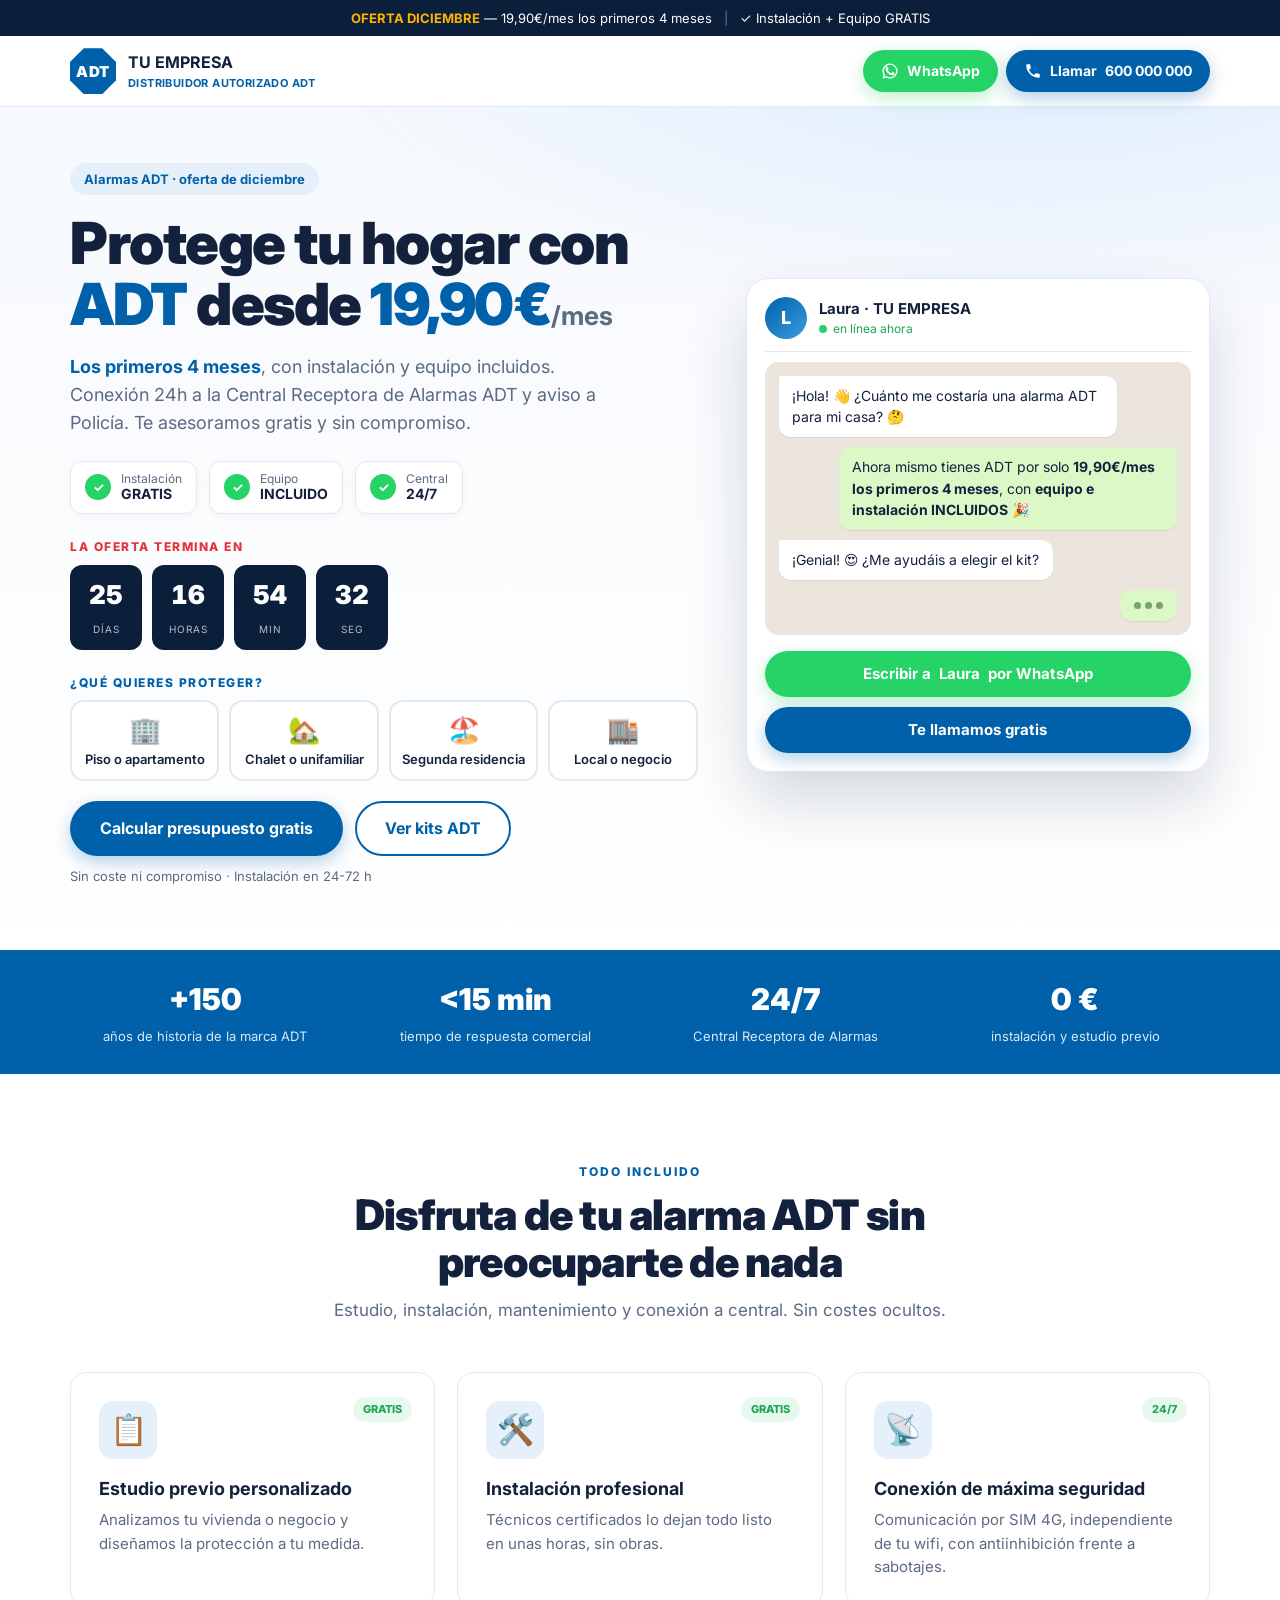
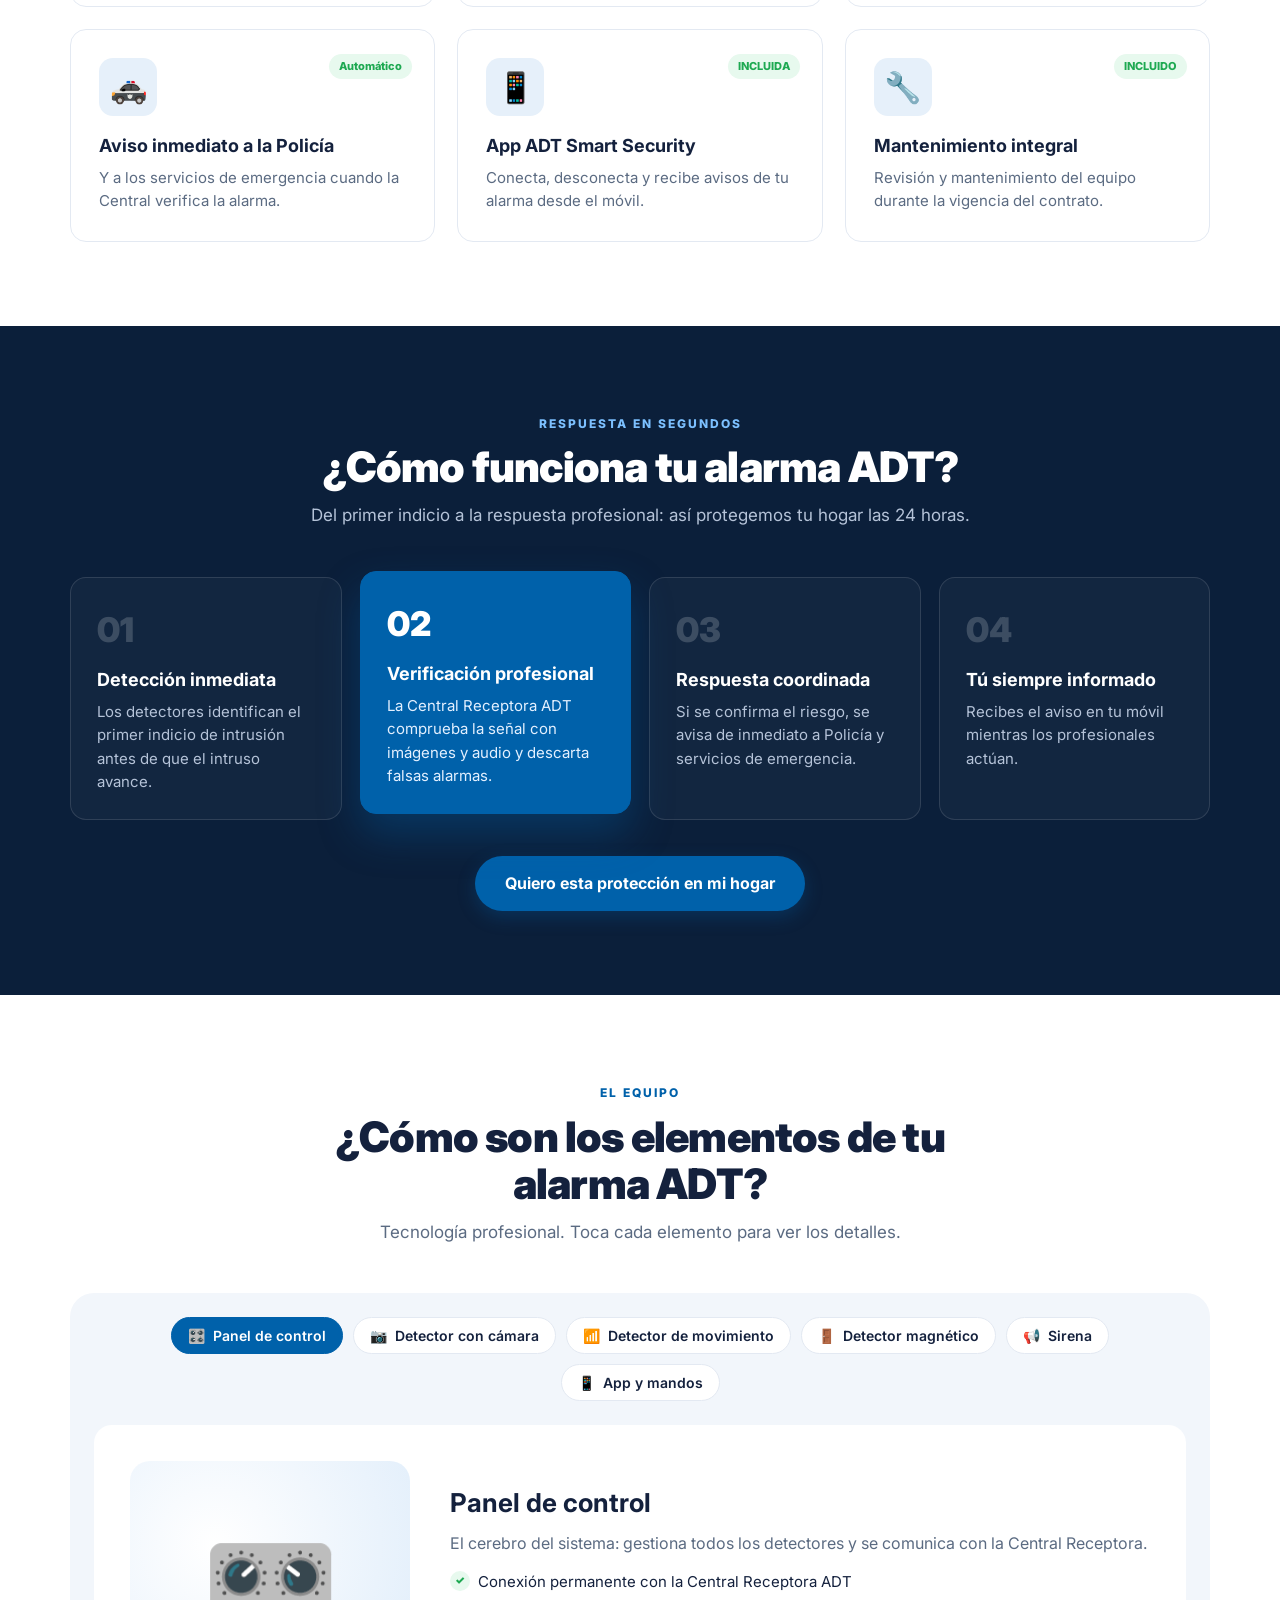
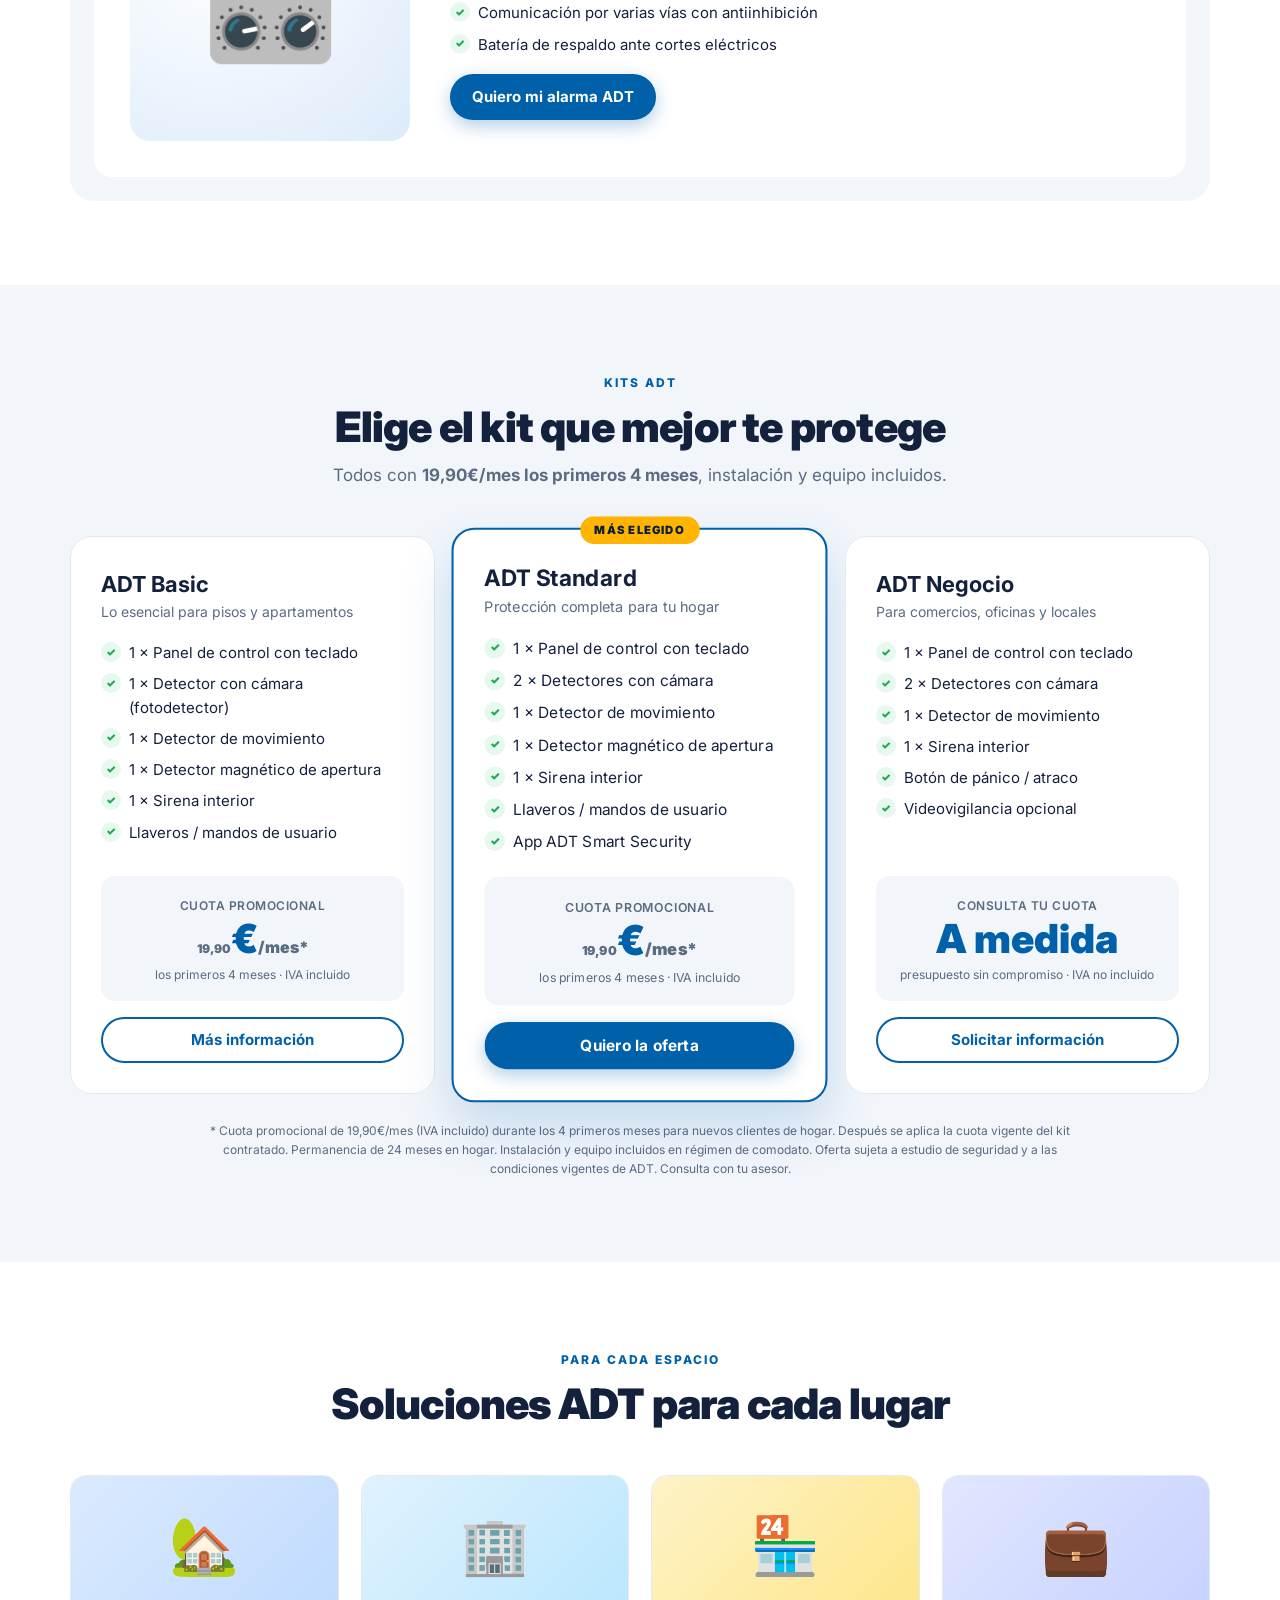
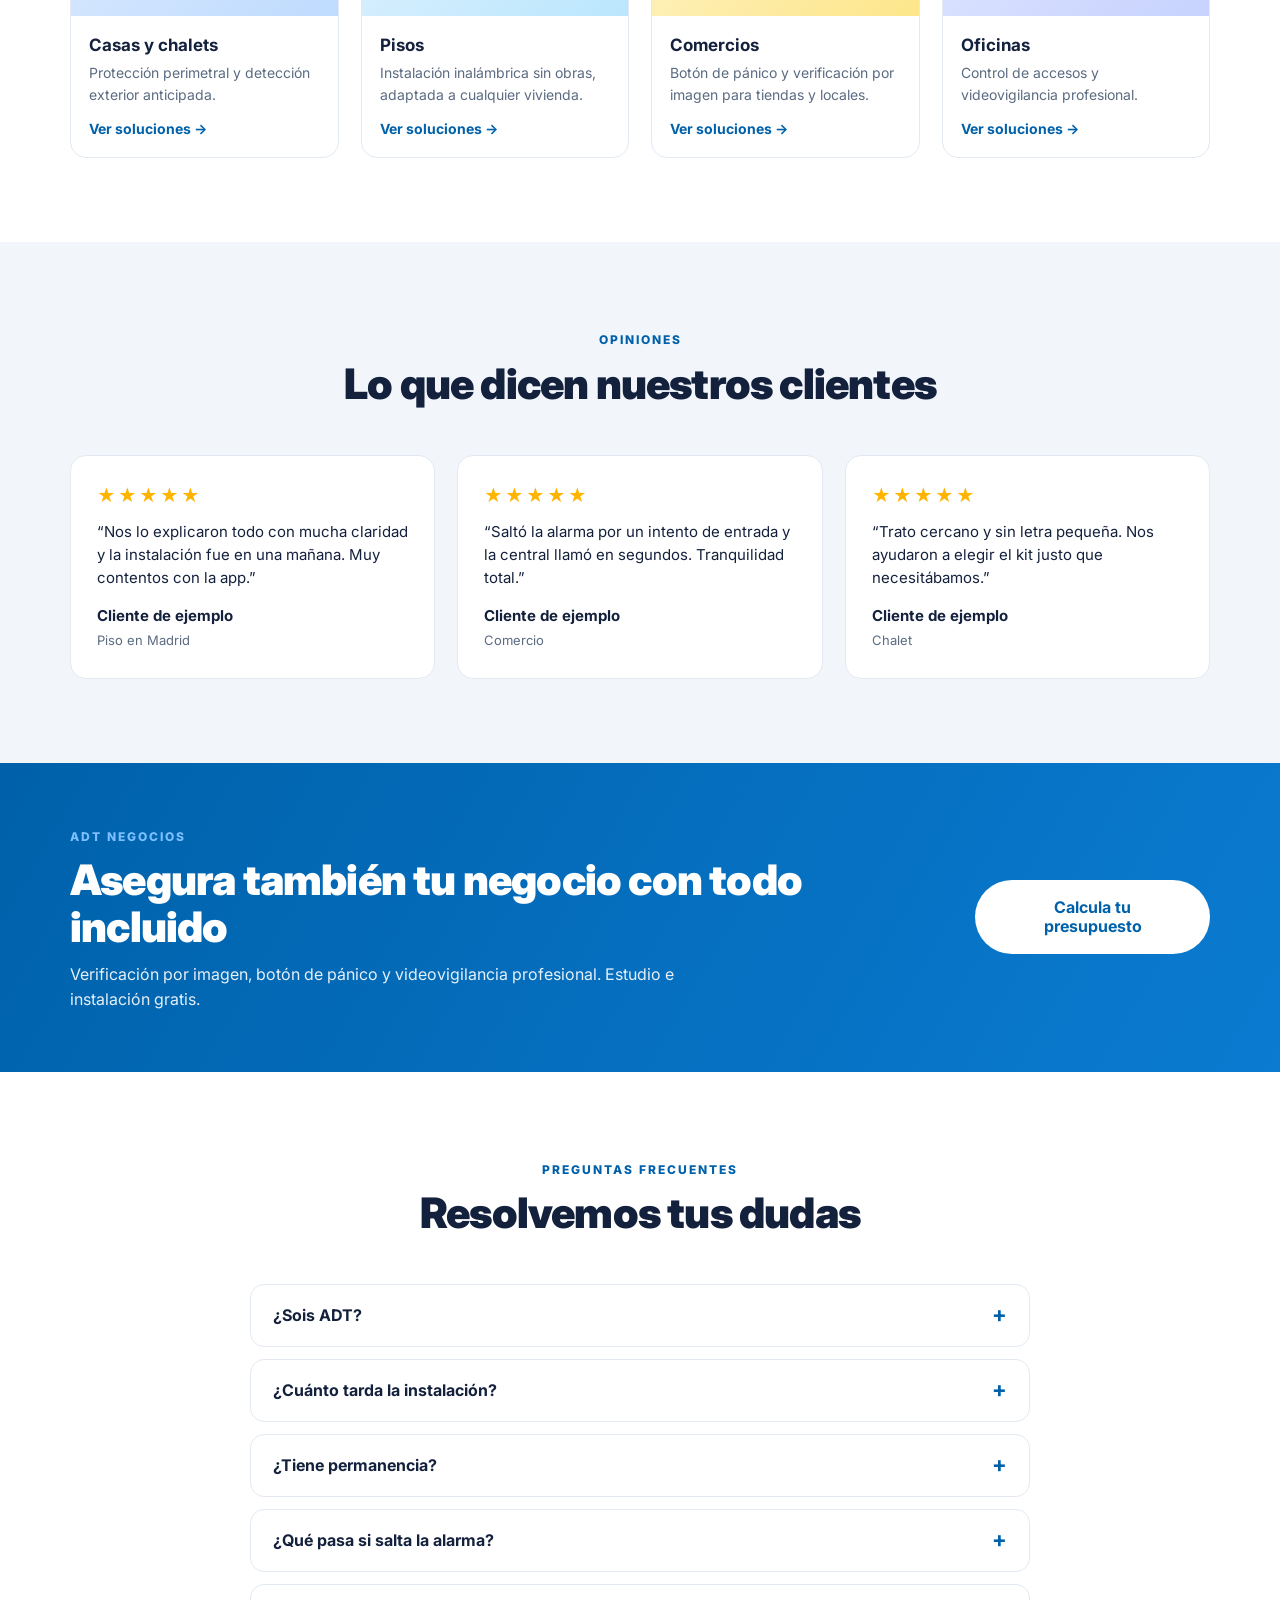
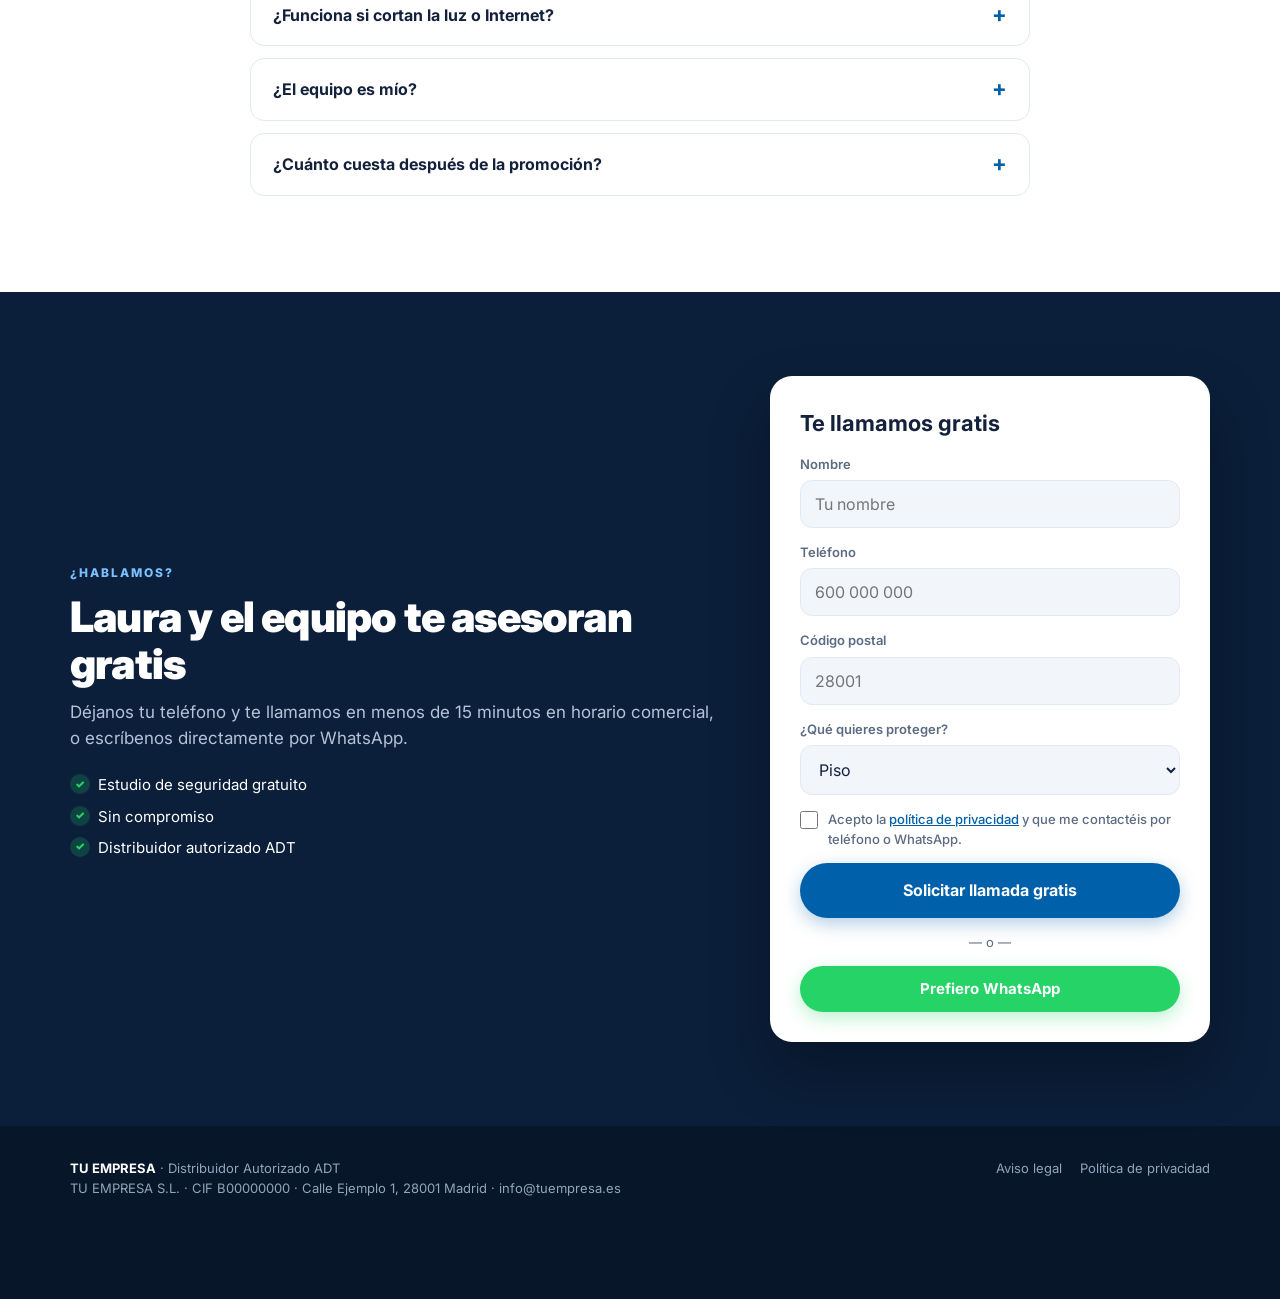
==== index.html @ f9781797 "Sustituye la app de gym por la landing de alarmas ADT (distribuidor autorizado)" ====
<!doctype html>
<html lang="es">
<head>
<meta charset="utf-8">
<meta name="viewport" content="width=device-width, initial-scale=1">
<title>Alarmas ADT · Distribuidor Autorizado | Instalación gratis</title>
<meta name="description" content="Alarmas ADT para hogar y negocio con conexión 24h a Central Receptora. Instalación y equipo incluidos. Distribuidor autorizado ADT. Te llamamos gratis.">
<link rel="preconnect" href="https://fonts.googleapis.com">
<link rel="preconnect" href="https://fonts.gstatic.com" crossorigin>
<link href="https://fonts.googleapis.com/css2?family=Inter:wght@400;500;600;700;800;900&display=swap" rel="stylesheet">
<link rel="stylesheet" href="styles.css">
</head>
<body>

<!-- Barra de oferta -->
<div class="topbar">
  <span><strong>OFERTA <span data-month>ESTE MES</span></strong> — <span data-cfg="ofertaPrecio"></span>€/mes los primeros <span data-cfg="ofertaMeses"></span> meses</span>
  <span class="topbar-sep">|</span>
  <span>✓ Instalación + Equipo GRATIS</span>
</div>

<!-- Cabecera -->
<header class="header">
  <div class="wrap header-in">
    <a href="#" class="brand">
      <span class="adt-badge">ADT</span>
      <span class="brand-text">
        <strong data-cfg="nombre"></strong>
        <small>Distribuidor Autorizado ADT</small>
      </span>
    </a>
    <nav class="header-cta">
      <a class="btn btn-wa js-wa" href="#">
        <svg viewBox="0 0 24 24" aria-hidden="true"><path fill="currentColor" d="M17.5 14.4c-.3-.1-1.8-.9-2-1-.3-.1-.5-.1-.7.1-.2.3-.8 1-.9 1.2-.2.2-.3.2-.6.1-.3-.1-1.3-.5-2.4-1.5-.9-.8-1.5-1.8-1.7-2.1-.2-.3 0-.5.1-.6l.4-.5c.2-.2.2-.3.3-.5.1-.2 0-.4 0-.5l-.9-2.2c-.2-.6-.5-.5-.7-.5h-.6c-.2 0-.5.1-.8.4-.3.3-1 1-1 2.5s1.1 2.9 1.2 3.1c.1.2 2.1 3.2 5.1 4.5.7.3 1.3.5 1.7.6.7.2 1.4.2 1.9.1.6-.1 1.8-.7 2-1.4.2-.7.2-1.3.2-1.4-.1-.1-.3-.2-.6-.3zM12 2a10 10 0 0 0-8.6 15.1L2 22l5-1.3A10 10 0 1 0 12 2zm0 18.2c-1.5 0-3-.4-4.2-1.2l-.3-.2-3 .8.8-2.9-.2-.3A8.2 8.2 0 1 1 12 20.2z"/></svg>
        <span>WhatsApp</span>
      </a>
      <a class="btn btn-primary js-tel" href="#">
        <svg viewBox="0 0 24 24" aria-hidden="true"><path fill="currentColor" d="M6.6 10.8a15.1 15.1 0 0 0 6.6 6.6l2.2-2.2c.3-.3.7-.4 1-.2 1.1.4 2.3.6 3.6.6.6 0 1 .4 1 1V20c0 .6-.4 1-1 1A17 17 0 0 1 3 4c0-.6.4-1 1-1h3.5c.6 0 1 .4 1 1 0 1.3.2 2.5.6 3.6.1.3 0 .7-.2 1l-2.3 2.2z"/></svg>
        <span class="hide-sm">Llamar</span> <span data-cfg="telefonoVisible"></span>
      </a>
    </nav>
  </div>
</header>

<main>
<!-- Hero -->
<section class="hero">
  <div class="wrap hero-in">
    <div class="hero-copy">
      <span class="pill">Alarmas ADT · oferta de <span data-month-lower>este mes</span></span>
      <h1>Protege tu hogar con <span class="hl">ADT</span> desde <span class="price"><span data-cfg="ofertaPrecio"></span>€</span><small>/mes</small></h1>
      <p class="lead"><strong>Los primeros <span data-cfg="ofertaMeses"></span> meses</strong>, con instalación y equipo incluidos. Conexión 24h a la Central Receptora de Alarmas ADT y aviso a Policía. Te asesoramos gratis y sin compromiso.</p>
      <div class="hero-ticks">
        <div><b>✓</b><span>Instalación<strong>GRATIS</strong></span></div>
        <div><b>✓</b><span>Equipo<strong>INCLUIDO</strong></span></div>
        <div><b>✓</b><span>Central<strong>24/7</strong></span></div>
      </div>
      <div class="countdown" aria-live="polite">
        <p>LA OFERTA TERMINA EN</p>
        <div class="cd-grid">
          <div><span id="cd-d">00</span><small>DÍAS</small></div>
          <div><span id="cd-h">00</span><small>HORAS</small></div>
          <div><span id="cd-m">00</span><small>MIN</small></div>
          <div><span id="cd-s">00</span><small>SEG</small></div>
        </div>
      </div>
      <div class="quiz">
        <p>¿QUÉ QUIERES PROTEGER?</p>
        <div class="quiz-grid">
          <a href="#contacto" class="js-kit" data-kit="Piso"><span>🏢</span>Piso o apartamento</a>
          <a href="#contacto" class="js-kit" data-kit="Casa / chalet"><span>🏡</span>Chalet o unifamiliar</a>
          <a href="#contacto" class="js-kit" data-kit="Segunda residencia"><span>🏖️</span>Segunda residencia</a>
          <a href="#contacto" class="js-kit" data-kit="Comercio"><span>🏬</span>Local o negocio</a>
        </div>
      </div>
      <div class="hero-btns">
        <a href="#contacto" class="btn btn-primary btn-lg">Calcular presupuesto gratis</a>
        <a href="#kits" class="btn btn-ghost btn-lg">Ver kits ADT</a>
      </div>
      <p class="hero-note">Sin coste ni compromiso · Instalación en 24-72 h</p>
    </div>

    <div class="chat-card">
      <div class="chat-head">
        <span class="avatar" data-cfg-initial="asesor"></span>
        <div><strong><span data-cfg="asesor"></span> · <span data-cfg="nombre"></span></strong><small><i class="dot"></i> en línea ahora</small></div>
      </div>
      <div class="chat-body">
        <div class="msg in">¡Hola! 👋 ¿Cuánto me costaría una alarma ADT para mi casa? 🤔</div>
        <div class="msg out">Ahora mismo tienes ADT por solo <b><span data-cfg="ofertaPrecio"></span>€/mes los primeros <span data-cfg="ofertaMeses"></span> meses</b>, con <b>equipo e instalación INCLUIDOS</b> 🎉</div>
        <div class="msg in">¡Genial! 😍 ¿Me ayudáis a elegir el kit?</div>
        <div class="msg out typing"><i></i><i></i><i></i></div>
      </div>
      <a class="btn btn-wa btn-block js-wa" href="#">Escribir a <span data-cfg="asesor"></span> por WhatsApp</a>
      <a class="btn btn-primary btn-block" href="#contacto">Te llamamos gratis</a>
    </div>
  </div>
</section>

<!-- Datos -->
<section class="stats">
  <div class="wrap stats-in">
    <div><strong>+150</strong><span>años de historia de la marca ADT</span></div>
    <div><strong>&lt;15 min</strong><span>tiempo de respuesta comercial</span></div>
    <div><strong>24/7</strong><span>Central Receptora de Alarmas</span></div>
    <div><strong>0 €</strong><span>instalación y estudio previo</span></div>
  </div>
</section>

<!-- Todo incluido -->
<section class="section">
  <div class="wrap">
    <div class="sec-head">
      <span class="eyebrow">TODO INCLUIDO</span>
      <h2>Disfruta de tu alarma ADT sin preocuparte de nada</h2>
      <p>Estudio, instalación, mantenimiento y conexión a central. Sin costes ocultos.</p>
    </div>
    <div class="grid-3">
      <article class="feature"><div class="ico">📋</div><h3>Estudio previo personalizado</h3><p>Analizamos tu vivienda o negocio y diseñamos la protección a tu medida.</p><span class="tag">GRATIS</span></article>
      <article class="feature"><div class="ico">🛠️</div><h3>Instalación profesional</h3><p>Técnicos certificados lo dejan todo listo en unas horas, sin obras.</p><span class="tag">GRATIS</span></article>
      <article class="feature"><div class="ico">📡</div><h3>Conexión de máxima seguridad</h3><p>Comunicación por SIM 4G, independiente de tu wifi, con antiinhibición frente a sabotajes.</p><span class="tag">24/7</span></article>
      <article class="feature"><div class="ico">🚓</div><h3>Aviso inmediato a la Policía</h3><p>Y a los servicios de emergencia cuando la Central verifica la alarma.</p><span class="tag">Automático</span></article>
      <article class="feature"><div class="ico">📱</div><h3>App ADT Smart Security</h3><p>Conecta, desconecta y recibe avisos de tu alarma desde el móvil.</p><span class="tag">INCLUIDA</span></article>
      <article class="feature"><div class="ico">🔧</div><h3>Mantenimiento integral</h3><p>Revisión y mantenimiento del equipo durante la vigencia del contrato.</p><span class="tag">INCLUIDO</span></article>
    </div>
  </div>
</section>

<!-- Cómo funciona -->
<section class="section section-dark">
  <div class="wrap">
    <div class="sec-head">
      <span class="eyebrow">RESPUESTA EN SEGUNDOS</span>
      <h2>¿Cómo funciona tu alarma ADT?</h2>
      <p>Del primer indicio a la respuesta profesional: así protegemos tu hogar las 24 horas.</p>
    </div>
    <div class="steps">
      <div class="step active"><span class="n">01</span><h3>Detección inmediata</h3><p>Los detectores identifican el primer indicio de intrusión antes de que el intruso avance.</p></div>
      <div class="step"><span class="n">02</span><h3>Verificación profesional</h3><p>La Central Receptora ADT comprueba la señal con imágenes y audio y descarta falsas alarmas.</p></div>
      <div class="step"><span class="n">03</span><h3>Respuesta coordinada</h3><p>Si se confirma el riesgo, se avisa de inmediato a Policía y servicios de emergencia.</p></div>
      <div class="step"><span class="n">04</span><h3>Tú siempre informado</h3><p>Recibes el aviso en tu móvil mientras los profesionales actúan.</p></div>
    </div>
    <div class="center"><a href="#contacto" class="btn btn-primary btn-lg">Quiero esta protección en mi hogar</a></div>
  </div>
</section>

<!-- Equipo -->
<section class="section">
  <div class="wrap">
    <div class="sec-head">
      <span class="eyebrow">EL EQUIPO</span>
      <h2>¿Cómo son los elementos de tu alarma ADT?</h2>
      <p>Tecnología profesional. Toca cada elemento para ver los detalles.</p>
    </div>
    <div class="device">
      <div class="device-tabs" role="tablist"></div>
      <div class="device-panel">
        <div class="device-visual" id="dv-ico"></div>
        <div>
          <h3 id="dv-title"></h3>
          <p id="dv-desc"></p>
          <ul class="checks" id="dv-list"></ul>
          <a href="#contacto" class="btn btn-primary">Quiero mi alarma ADT</a>
        </div>
      </div>
    </div>
  </div>
</section>

<!-- Kits -->
<section class="section section-soft" id="kits">
  <div class="wrap">
    <div class="sec-head">
      <span class="eyebrow">KITS ADT</span>
      <h2>Elige el kit que mejor te protege</h2>
      <p>Todos con <strong><span data-cfg="ofertaPrecio"></span>€/mes los primeros <span data-cfg="ofertaMeses"></span> meses</strong>, instalación y equipo incluidos.</p>
    </div>
    <div class="kits">
      <article class="kit">
        <h3>ADT Basic</h3>
        <p class="kit-sub">Lo esencial para pisos y apartamentos</p>
        <ul class="checks">
          <li>1 × Panel de control con teclado</li>
          <li>1 × Detector con cámara (fotodetector)</li>
          <li>1 × Detector de movimiento</li>
          <li>1 × Detector magnético de apertura</li>
          <li>1 × Sirena interior</li>
          <li>Llaveros / mandos de usuario</li>
        </ul>
        <div class="kit-price"><small>Cuota promocional</small><strong><span data-cfg="ofertaPrecio"></span>€<em>/mes*</em></strong><span>los primeros <span data-cfg="ofertaMeses"></span> meses · IVA incluido</span></div>
        <a href="#contacto" class="btn btn-ghost btn-block js-kit" data-kit="ADT Basic">Más información</a>
      </article>
      <article class="kit kit-featured">
        <span class="ribbon">MÁS ELEGIDO</span>
        <h3>ADT Standard</h3>
        <p class="kit-sub">Protección completa para tu hogar</p>
        <ul class="checks">
          <li>1 × Panel de control con teclado</li>
          <li>2 × Detectores con cámara</li>
          <li>1 × Detector de movimiento</li>
          <li>1 × Detector magnético de apertura</li>
          <li>1 × Sirena interior</li>
          <li>Llaveros / mandos de usuario</li>
          <li>App ADT Smart Security</li>
        </ul>
        <div class="kit-price"><small>Cuota promocional</small><strong><span data-cfg="ofertaPrecio"></span>€<em>/mes*</em></strong><span>los primeros <span data-cfg="ofertaMeses"></span> meses · IVA incluido</span></div>
        <a href="#contacto" class="btn btn-primary btn-block js-kit" data-kit="ADT Standard">Quiero la oferta</a>
      </article>
      <article class="kit">
        <h3>ADT Negocio</h3>
        <p class="kit-sub">Para comercios, oficinas y locales</p>
        <ul class="checks">
          <li>1 × Panel de control con teclado</li>
          <li>2 × Detectores con cámara</li>
          <li>1 × Detector de movimiento</li>
          <li>1 × Sirena interior</li>
          <li>Botón de pánico / atraco</li>
          <li>Videovigilancia opcional</li>
        </ul>
        <div class="kit-price"><small>Consulta tu cuota</small><strong>A medida</strong><span>presupuesto sin compromiso · IVA no incluido</span></div>
        <a href="#contacto" class="btn btn-ghost btn-block js-kit" data-kit="ADT Negocio">Solicitar información</a>
      </article>
    </div>
    <p class="fineprint" data-cfg="condiciones"></p>
  </div>
</section>

<!-- Espacios -->
<section class="section">
  <div class="wrap">
    <div class="sec-head">
      <span class="eyebrow">PARA CADA ESPACIO</span>
      <h2>Soluciones ADT para cada lugar</h2>
    </div>
    <div class="grid-4">
      <a href="#contacto" class="space js-kit" data-kit="Casa / chalet"><div class="space-img s1">🏡</div><h3>Casas y chalets</h3><p>Protección perimetral y detección exterior anticipada.</p><span>Ver soluciones →</span></a>
      <a href="#contacto" class="space js-kit" data-kit="Piso"><div class="space-img s2">🏢</div><h3>Pisos</h3><p>Instalación inalámbrica sin obras, adaptada a cualquier vivienda.</p><span>Ver soluciones →</span></a>
      <a href="#contacto" class="space js-kit" data-kit="Comercio"><div class="space-img s3">🏪</div><h3>Comercios</h3><p>Botón de pánico y verificación por imagen para tiendas y locales.</p><span>Ver soluciones →</span></a>
      <a href="#contacto" class="space js-kit" data-kit="Oficina"><div class="space-img s4">💼</div><h3>Oficinas</h3><p>Control de accesos y videovigilancia profesional.</p><span>Ver soluciones →</span></a>
    </div>
  </div>
</section>

<!-- Opiniones -->
<section class="section section-soft" id="opiniones">
  <div class="wrap">
    <div class="sec-head">
      <span class="eyebrow">OPINIONES</span>
      <h2>Lo que dicen nuestros clientes</h2>
    </div>
    <div class="grid-3" id="reviews"></div>
  </div>
</section>

<!-- Negocio -->
<section class="biz">
  <div class="wrap biz-in">
    <div>
      <span class="eyebrow light">ADT NEGOCIOS</span>
      <h2>Asegura también tu negocio con todo incluido</h2>
      <p>Verificación por imagen, botón de pánico y videovigilancia profesional. Estudio e instalación gratis.</p>
    </div>
    <a href="#contacto" class="btn btn-white btn-lg js-kit" data-kit="ADT Negocio">Calcula tu presupuesto</a>
  </div>
</section>

<!-- FAQ -->
<section class="section">
  <div class="wrap narrow">
    <div class="sec-head">
      <span class="eyebrow">PREGUNTAS FRECUENTES</span>
      <h2>Resolvemos tus dudas</h2>
    </div>
    <details><summary>¿Sois ADT?</summary><p>Somos <strong data-cfg="nombre"></strong>, distribuidor autorizado de ADT. Comercializamos e instalamos alarmas ADT con las mismas condiciones, equipos y Central Receptora oficiales de ADT, con un trato cercano y asesoramiento personalizado.</p></details>
    <details><summary>¿Cuánto tarda la instalación?</summary><p>Normalmente se realiza en pocas horas y sin obras, ya que los equipos son inalámbricos. Te damos cita en los días siguientes a la contratación.</p></details>
    <details><summary>¿Tiene permanencia?</summary><p data-cfg="permanencia"></p></details>
    <details><summary>¿Qué pasa si salta la alarma?</summary><p>La señal llega a la Central Receptora de Alarmas, que la verifica con imágenes y/o audio. Si se confirma una intrusión, avisan a la Policía y a ti al instante.</p></details>
    <details><summary>¿Funciona si cortan la luz o Internet?</summary><p>Sí. El panel tiene batería de respaldo y se comunica por SIM 4G, independiente de tu wifi, además de detección de inhibidores.</p></details>
    <details><summary>¿El equipo es mío?</summary><p>El equipo se cede en régimen de comodato mientras dure el contrato: no pagas por él y su mantenimiento está incluido.</p></details>
    <details><summary>¿Cuánto cuesta después de la promoción?</summary><p>Tras los meses promocionales se aplica la cuota habitual del kit elegido, que suele estar entre 40 y 50 €/mes con IVA. Te damos el precio exacto por escrito antes de contratar.</p></details>
  </div>
</section>

<!-- Contacto -->
<section class="section section-dark" id="contacto">
  <div class="wrap contact-in">
    <div>
      <span class="eyebrow light">¿HABLAMOS?</span>
      <h2><span data-cfg="asesor"></span> y el equipo te asesoran gratis</h2>
      <p>Déjanos tu teléfono y te llamamos en menos de 15 minutos en horario comercial, o escríbenos directamente por WhatsApp.</p>
      <ul class="checks light">
        <li>Estudio de seguridad gratuito</li>
        <li>Sin compromiso</li>
        <li>Distribuidor autorizado ADT</li>
      </ul>
    </div>
    <form class="form" id="lead-form" novalidate>
      <h3>Te llamamos gratis</h3>
      <label>Nombre<input name="nombre" required autocomplete="name" placeholder="Tu nombre"></label>
      <label>Teléfono<input name="telefono" required type="tel" autocomplete="tel" inputmode="tel" pattern="[0-9 +]{9,15}" placeholder="600 000 000"></label>
      <label>Código postal<input name="cp" inputmode="numeric" maxlength="5" placeholder="28001"></label>
      <label>¿Qué quieres proteger?
        <select name="tipo">
          <option>Piso</option><option>Casa / chalet</option><option>Segunda residencia</option><option>Comercio</option><option>Oficina</option><option>ADT Basic</option><option>ADT Standard</option><option>ADT Negocio</option>
        </select>
      </label>
      <label class="check"><input type="checkbox" name="privacidad" required> <span>Acepto la <a href="privacidad.html" target="_blank">política de privacidad</a> y que me contactéis por teléfono o WhatsApp.</span></label>
      <p class="form-error" id="form-error" hidden></p>
      <button class="btn btn-primary btn-block btn-lg" type="submit">Solicitar llamada gratis</button>
      <div class="or">— o —</div>
      <a class="btn btn-wa btn-block js-wa" href="#">Prefiero WhatsApp</a>
    </form>
  </div>
</section>
</main>

<footer class="footer">
  <div class="wrap footer-in">
    <div>
      <strong data-cfg="nombre"></strong> · Distribuidor Autorizado ADT
      <p data-cfg="legal"></p>
    </div>
    <nav>
      <a href="aviso-legal.html">Aviso legal</a>
      <a href="privacidad.html">Política de privacidad</a>
    </nav>
  </div>
</footer>

<!-- Botones flotantes móvil -->
<div class="sticky-cta">
  <a class="btn btn-primary js-tel" href="#">📞 Llamar</a>
  <a class="btn btn-wa js-wa" href="#">WhatsApp</a>
</div>

<script src="config.js"></script>
<script src="main.js"></script>
</body>
</html>
---- styles.css ----
:root{
  --blue:#0061aa; --blue-d:#00457a; --navy:#0b1f3a; --ink:#14213d; --muted:#5b6b82;
  --soft:#f2f6fb; --line:#e3e9f2; --wa:#25d366; --wa-d:#1ea952; --accent:#ffb400; --red:#e5333a;
  --r:16px; --shadow:0 10px 30px rgba(11,31,58,.10);
}
*{box-sizing:border-box;margin:0;padding:0}
html{scroll-behavior:smooth}
body{font-family:Inter,system-ui,-apple-system,Segoe UI,Roboto,sans-serif;color:var(--ink);background:#fff;line-height:1.55;-webkit-font-smoothing:antialiased;overflow-x:hidden}
a{color:inherit;text-decoration:none}
img,svg{display:block;max-width:100%}
.wrap{max-width:1180px;margin:0 auto;padding:0 20px}
.narrow{max-width:820px}
.center{text-align:center;margin-top:36px}

/* Botones */
.btn{display:inline-flex;align-items:center;justify-content:center;gap:8px;padding:12px 20px;border-radius:999px;font-weight:700;font-size:15px;border:2px solid transparent;cursor:pointer;transition:transform .15s,background .15s;font-family:inherit;line-height:1.2;text-align:center}
.btn svg{width:18px;height:18px}
.btn:hover{transform:translateY(-1px)}
.btn-primary{background:var(--blue);color:#fff;box-shadow:0 6px 18px rgba(0,97,170,.3)}
.btn-primary:hover{background:var(--blue-d)}
.btn-wa{background:var(--wa);color:#fff;box-shadow:0 6px 18px rgba(37,211,102,.3)}
.btn-wa:hover{background:var(--wa-d)}
.btn-ghost{background:#fff;color:var(--blue);border-color:var(--blue)}
.btn-white{background:#fff;color:var(--blue)}
.btn-lg{padding:16px 28px;font-size:16px}
.btn-block{width:100%}

/* Topbar */
.topbar{background:var(--navy);color:#fff;font-size:13px;text-align:center;padding:8px 16px;display:flex;justify-content:center;gap:12px;flex-wrap:wrap}
.topbar strong{color:var(--accent)}
.topbar-sep{opacity:.4}

/* Header */
.header{position:sticky;top:0;z-index:50;background:rgba(255,255,255,.96);backdrop-filter:blur(8px);border-bottom:1px solid var(--line)}
.header-in{display:flex;align-items:center;justify-content:space-between;gap:12px;height:70px}
.brand{display:flex;align-items:center;gap:12px;min-width:0}
.adt-badge{flex:none;width:46px;height:46px;background:var(--blue);color:#fff;font-weight:900;font-size:15px;letter-spacing:.5px;display:grid;place-items:center;clip-path:polygon(30% 0,70% 0,100% 30%,100% 70%,70% 100%,30% 100%,0 70%,0 30%)}
.brand-text{display:flex;flex-direction:column;min-width:0}
.brand-text strong{font-size:16px;white-space:nowrap;overflow:hidden;text-overflow:ellipsis}
.brand-text small{font-size:11px;color:var(--blue);font-weight:700;text-transform:uppercase;letter-spacing:.4px}
.header-cta{display:flex;gap:8px;flex:none}
.header-cta .btn{padding:10px 16px;font-size:14px}

/* Hero */
.hero{background:radial-gradient(1200px 500px at 80% -10%,#dcecff 0,transparent 60%),linear-gradient(180deg,#f6f9fd,#fff);padding:56px 0 64px}
.hero-in{display:grid;grid-template-columns:1.15fr .85fr;gap:48px;align-items:center}
.hero-in>*{min-width:0}
.pill{display:inline-block;background:#e6f0fa;color:var(--blue);font-weight:700;font-size:13px;padding:6px 14px;border-radius:999px;margin-bottom:18px}
.hero h1{font-size:clamp(32px,5vw,58px);line-height:1.05;letter-spacing:-1.5px;font-weight:900;margin-bottom:18px}
.hero h1 .hl,.hero h1 .price{color:var(--blue)}
.hero h1 .price{white-space:nowrap}
.hero h1 small{font-size:.45em;color:var(--muted);font-weight:700;letter-spacing:0}
.lead{font-size:18px;color:var(--muted);max-width:560px;margin-bottom:24px}
.lead strong{color:var(--blue)}
.hero-ticks{display:flex;gap:12px;flex-wrap:wrap;margin-bottom:24px}
.hero-ticks>div{display:flex;align-items:center;gap:10px;background:#fff;border:1px solid var(--line);border-radius:12px;padding:10px 14px;box-shadow:0 2px 8px rgba(11,31,58,.04)}
.hero-ticks b{width:26px;height:26px;border-radius:50%;background:var(--wa);color:#fff;display:grid;place-items:center;font-size:13px}
.hero-ticks span{display:flex;flex-direction:column;font-size:12px;color:var(--muted);line-height:1.2}
.hero-ticks strong{color:var(--ink);font-size:14px}
.countdown{margin-bottom:24px}
.countdown p,.quiz p{font-size:12px;font-weight:800;letter-spacing:1.5px;color:var(--red);margin-bottom:8px}
.quiz p{color:var(--blue)}
.cd-grid{display:flex;gap:10px}
.cd-grid div{background:var(--navy);color:#fff;border-radius:12px;width:72px;padding:10px 0;text-align:center}
.cd-grid span{display:block;font-size:26px;font-weight:900;font-variant-numeric:tabular-nums}
.cd-grid small{font-size:10px;letter-spacing:1px;opacity:.7}
.quiz{margin-bottom:20px}
.quiz-grid{display:grid;grid-template-columns:repeat(4,1fr);gap:10px}
.quiz-grid a{background:#fff;border:2px solid var(--line);border-radius:14px;padding:12px 8px;text-align:center;font-size:13px;font-weight:600;line-height:1.25;transition:border-color .15s,transform .15s}
.quiz-grid a:hover{border-color:var(--blue);transform:translateY(-2px)}
.quiz-grid span{display:block;font-size:26px;margin-bottom:4px}
.hero-btns{display:flex;gap:12px;flex-wrap:wrap}
.hero-note{font-size:13px;color:var(--muted);margin-top:10px}

/* Chat */
.chat-card{background:#fff;border-radius:22px;box-shadow:0 30px 60px rgba(11,31,58,.16);padding:18px;display:flex;flex-direction:column;gap:10px;border:1px solid var(--line)}
.chat-head{display:flex;align-items:center;gap:12px;padding-bottom:12px;border-bottom:1px solid var(--line)}
.avatar{width:42px;height:42px;border-radius:50%;background:linear-gradient(135deg,var(--blue),#3b9be0);color:#fff;font-weight:800;display:grid;place-items:center;font-size:18px;flex:none}
.chat-head strong{display:block;font-size:15px}
.chat-head small{color:var(--wa-d);font-size:12px;display:flex;align-items:center;gap:6px}
.dot{width:8px;height:8px;border-radius:50%;background:var(--wa);display:inline-block;animation:pulse 1.6s infinite}
@keyframes pulse{50%{opacity:.3}}
.chat-body{background:#ece5dd;border-radius:14px;padding:14px;display:flex;flex-direction:column;gap:10px;margin-bottom:6px}
.msg{max-width:85%;padding:9px 13px;border-radius:12px;font-size:14px;box-shadow:0 1px 1px rgba(0,0,0,.08);opacity:0;animation:pop .4s forwards}
.msg.in{background:#fff;align-self:flex-start;border-top-left-radius:2px}
.msg.out{background:#dcf8c6;align-self:flex-end;border-top-right-radius:2px}
.msg:nth-child(1){animation-delay:.3s}.msg:nth-child(2){animation-delay:1.3s}.msg:nth-child(3){animation-delay:2.4s}.msg:nth-child(4){animation-delay:3.2s}
@keyframes pop{from{opacity:0;transform:translateY(8px)}to{opacity:1;transform:none}}
.typing{display:flex;gap:4px;padding:12px 14px}
.typing i{width:7px;height:7px;border-radius:50%;background:#7aa36a;animation:blink 1.2s infinite}
.typing i:nth-child(2){animation-delay:.2s}.typing i:nth-child(3){animation-delay:.4s}
@keyframes blink{50%{opacity:.25}}

/* Stats */
.stats{background:var(--blue);color:#fff;padding:26px 0}
.stats-in{display:grid;grid-template-columns:repeat(4,1fr);gap:20px;text-align:center}
.stats strong{display:block;font-size:30px;font-weight:900}
.stats span{font-size:13px;opacity:.85}

/* Sections */
.section{padding:84px 0}
.section-soft{background:var(--soft)}
.section-dark{background:var(--navy);color:#fff}
.sec-head{text-align:center;max-width:720px;margin:0 auto 48px}
.eyebrow{display:inline-block;font-size:12px;font-weight:800;letter-spacing:2px;color:var(--blue);margin-bottom:10px}
.section-dark .eyebrow,.eyebrow.light{color:#7cc0ff}
.sec-head h2,.biz h2,.contact-in h2{font-size:clamp(28px,3.6vw,42px);line-height:1.12;letter-spacing:-.8px;font-weight:900;margin-bottom:12px}
.sec-head p{color:var(--muted);font-size:17px}
.section-dark .sec-head p{color:#b5c3d8}

.grid-3{display:grid;grid-template-columns:repeat(3,1fr);gap:22px}
.grid-4{display:grid;grid-template-columns:repeat(4,1fr);gap:22px}
.feature{background:#fff;border:1px solid var(--line);border-radius:var(--r);padding:28px;position:relative;transition:box-shadow .2s,transform .2s}
.feature:hover{box-shadow:var(--shadow);transform:translateY(-3px)}
.feature .ico{font-size:30px;width:58px;height:58px;border-radius:14px;background:#e6f0fa;display:grid;place-items:center;margin-bottom:16px}
.feature h3{font-size:18px;margin-bottom:6px}
.feature p{color:var(--muted);font-size:15px}
.tag{position:absolute;top:24px;right:22px;font-size:11px;font-weight:800;color:var(--wa-d);background:#e7f9ee;padding:4px 10px;border-radius:999px}

/* Steps */
.steps{display:grid;grid-template-columns:repeat(4,1fr);gap:18px}
.step{border:1px solid rgba(255,255,255,.12);border-radius:var(--r);padding:26px;background:rgba(255,255,255,.03);transition:all .35s}
.step .n{font-size:34px;font-weight:900;color:rgba(255,255,255,.18);display:block;margin-bottom:10px;transition:color .35s}
.step h3{font-size:18px;margin-bottom:6px}
.step p{color:#b5c3d8;font-size:15px}
.step.active{background:var(--blue);border-color:var(--blue);transform:translateY(-6px);box-shadow:0 20px 40px rgba(0,97,170,.35)}
.step.active .n{color:#fff}
.step.active p{color:#e3f0ff}

/* Device */
.device{background:var(--soft);border-radius:24px;padding:24px}
.device-tabs{display:flex;gap:10px;flex-wrap:wrap;justify-content:center;margin-bottom:24px}
.device-tabs button{font-family:inherit;font-size:14px;font-weight:600;border:1px solid var(--line);background:#fff;color:var(--ink);border-radius:999px;padding:9px 16px;cursor:pointer;display:flex;gap:8px;align-items:center}
.device-tabs button.on{background:var(--blue);color:#fff;border-color:var(--blue)}
.device-panel{display:grid;grid-template-columns:280px 1fr;gap:40px;align-items:center;background:#fff;border-radius:18px;padding:36px}
.device-visual{aspect-ratio:1;border-radius:20px;background:radial-gradient(circle at 30% 30%,#fff,#dcebfa);display:grid;place-items:center;font-size:110px}
.device-panel h3{font-size:26px;margin-bottom:8px}
.device-panel p{color:var(--muted);margin-bottom:14px}
.device-panel .btn{margin-top:18px}

.checks{list-style:none;display:flex;flex-direction:column;gap:8px}
.checks li{position:relative;padding-left:28px;font-size:15px}
.checks li:before{content:"✓";position:absolute;left:0;top:1px;width:20px;height:20px;border-radius:50%;background:#e7f9ee;color:var(--wa-d);font-weight:900;font-size:11px;display:grid;place-items:center}
.checks.light li:before{background:rgba(37,211,102,.2);color:var(--wa)}

/* Kits */
.kits{display:grid;grid-template-columns:repeat(3,1fr);gap:22px;align-items:stretch}
.kit{background:#fff;border:1px solid var(--line);border-radius:22px;padding:30px;display:flex;flex-direction:column;position:relative}
.kit h3{font-size:22px}
.kit-sub{color:var(--muted);font-size:14px;margin-bottom:18px}
.kit .checks{margin-bottom:22px;flex:1}
.kit-price{background:var(--soft);border-radius:14px;padding:16px;margin-bottom:16px;text-align:center}
.kit-price small{font-size:12px;color:var(--muted);font-weight:600;text-transform:uppercase;letter-spacing:.5px}
.kit-price strong{display:block;font-size:40px;font-weight:900;color:var(--blue);line-height:1.1}
.kit-price em{font-size:16px;font-style:normal;color:var(--muted)}
.kit-price span{font-size:12px;color:var(--muted)}
.kit-featured{border:2px solid var(--blue);box-shadow:0 24px 50px rgba(0,97,170,.18);transform:scale(1.03)}
.ribbon{position:absolute;top:-13px;left:50%;transform:translateX(-50%);background:var(--accent);color:var(--navy);font-size:11px;font-weight:900;letter-spacing:1px;padding:5px 14px;border-radius:999px;white-space:nowrap}
.fineprint{font-size:12px;color:var(--muted);margin:28px auto 0;text-align:center;max-width:900px}

/* Spaces */
.space{border:1px solid var(--line);border-radius:var(--r);overflow:hidden;background:#fff;transition:box-shadow .2s,transform .2s;display:flex;flex-direction:column}
.space:hover{box-shadow:var(--shadow);transform:translateY(-3px)}
.space-img{height:140px;display:grid;place-items:center;font-size:56px}
.s1{background:linear-gradient(135deg,#dbeafe,#bfdbfe)}.s2{background:linear-gradient(135deg,#e0f2fe,#bae6fd)}.s3{background:linear-gradient(135deg,#fef3c7,#fde68a)}.s4{background:linear-gradient(135deg,#e0e7ff,#c7d2fe)}
.space h3{font-size:17px;padding:16px 18px 4px}
.space p{font-size:14px;color:var(--muted);padding:0 18px;flex:1}
.space span{display:block;padding:12px 18px 18px;color:var(--blue);font-weight:700;font-size:14px}

/* Reviews */
.review{background:#fff;border-radius:var(--r);padding:26px;border:1px solid var(--line)}
.stars{color:var(--accent);font-size:18px;letter-spacing:2px;margin-bottom:10px}
.review p{font-size:15px;margin-bottom:14px}
.review strong{display:block;font-size:15px}
.review small{color:var(--muted);font-size:13px}

/* Biz */
.biz{background:linear-gradient(120deg,var(--blue),#0a7bd1);color:#fff;padding:60px 0}
.biz-in{display:flex;align-items:center;justify-content:space-between;gap:30px}
.biz p{opacity:.9;max-width:620px}

/* FAQ */
details{border:1px solid var(--line);border-radius:14px;padding:18px 22px;margin-bottom:12px;background:#fff}
summary{font-weight:700;cursor:pointer;list-style:none;display:flex;justify-content:space-between;gap:12px}
summary::-webkit-details-marker{display:none}
summary:after{content:"+";color:var(--blue);font-size:22px;line-height:1}
details[open] summary:after{content:"–"}
details p{color:var(--muted);margin-top:10px}

/* Contact */
.contact-in{display:grid;grid-template-columns:1fr 440px;gap:56px;align-items:center}
.contact-in>*{min-width:0}
.contact-in>div>p{color:#b5c3d8;font-size:17px;margin-bottom:22px}
.form{background:#fff;color:var(--ink);border-radius:22px;padding:30px;display:flex;flex-direction:column;gap:14px;box-shadow:0 30px 60px rgba(0,0,0,.3)}
.form h3{font-size:22px}
.form label{display:flex;flex-direction:column;gap:6px;font-size:13px;font-weight:600;color:var(--muted)}
.form input,.form select{font-family:inherit;font-size:16px;padding:13px 14px;border:1px solid var(--line);border-radius:12px;background:var(--soft);color:var(--ink);width:100%}
.form input:focus,.form select:focus{outline:2px solid var(--blue);outline-offset:1px;background:#fff}
.form .check{flex-direction:row;align-items:flex-start;gap:10px;font-weight:500}
.form .check input{width:18px;height:18px;margin-top:2px;flex:none}
.form .check a{color:var(--blue);text-decoration:underline}
.form-error{color:var(--red);font-size:14px;font-weight:600}
.or{text-align:center;color:var(--muted);font-size:13px}

/* Footer */
.footer{background:#071629;color:#93a4bc;font-size:13px;padding:32px 0 100px}
.footer-in{display:flex;justify-content:space-between;gap:20px;flex-wrap:wrap}
.footer strong{color:#fff}
.footer nav{display:flex;gap:18px}
.footer nav a:hover{color:#fff}

.sticky-cta{display:none}

@media (max-width:960px){
  .hero-in,.contact-in{grid-template-columns:1fr}
  .grid-3,.kits,.grid-4,.steps{grid-template-columns:1fr 1fr}
  .kit-featured{transform:none}
  .device-panel{grid-template-columns:1fr}
  .device-visual{max-width:220px;width:100%;margin:0 auto}
}
@media (max-width:640px){
  .wrap{padding:0 16px}
  .hide-sm,.header-cta .btn-wa span,.topbar-sep,[data-cfg="telefonoVisible"]{display:none}
  .header-cta .btn{padding:10px 12px}
  .brand-text strong{font-size:14px}
  .hero{padding:32px 0 44px}
  .lead{font-size:16px}
  .cd-grid div{width:auto;flex:1}
  .quiz-grid{grid-template-columns:1fr 1fr}
  .hero-btns .btn{flex:1 1 100%}
  .stats-in{grid-template-columns:1fr 1fr}
  .grid-3,.grid-4,.kits,.steps{grid-template-columns:1fr}
  .section{padding:60px 0}
  .device{padding:14px}
  .device-panel{padding:22px}
  .biz-in{flex-direction:column;align-items:flex-start}
  .form{padding:22px}
  .sticky-cta{display:grid;grid-template-columns:1fr 1fr;gap:10px;position:fixed;left:0;right:0;bottom:0;z-index:60;padding:10px 16px calc(10px + env(safe-area-inset-bottom));background:#fff;border-top:1px solid var(--line);box-shadow:0 -6px 20px rgba(0,0,0,.08)}
}

/* Páginas legales */
.legal{max-width:820px;margin:0 auto;padding:48px 20px 80px}
.legal h1{font-size:32px;margin-bottom:20px}
.legal h2{font-size:20px;margin:28px 0 8px}
.legal p{color:var(--muted);margin-bottom:10px}
.legal .back{color:var(--blue);font-weight:700;display:inline-block;margin-bottom:24px}
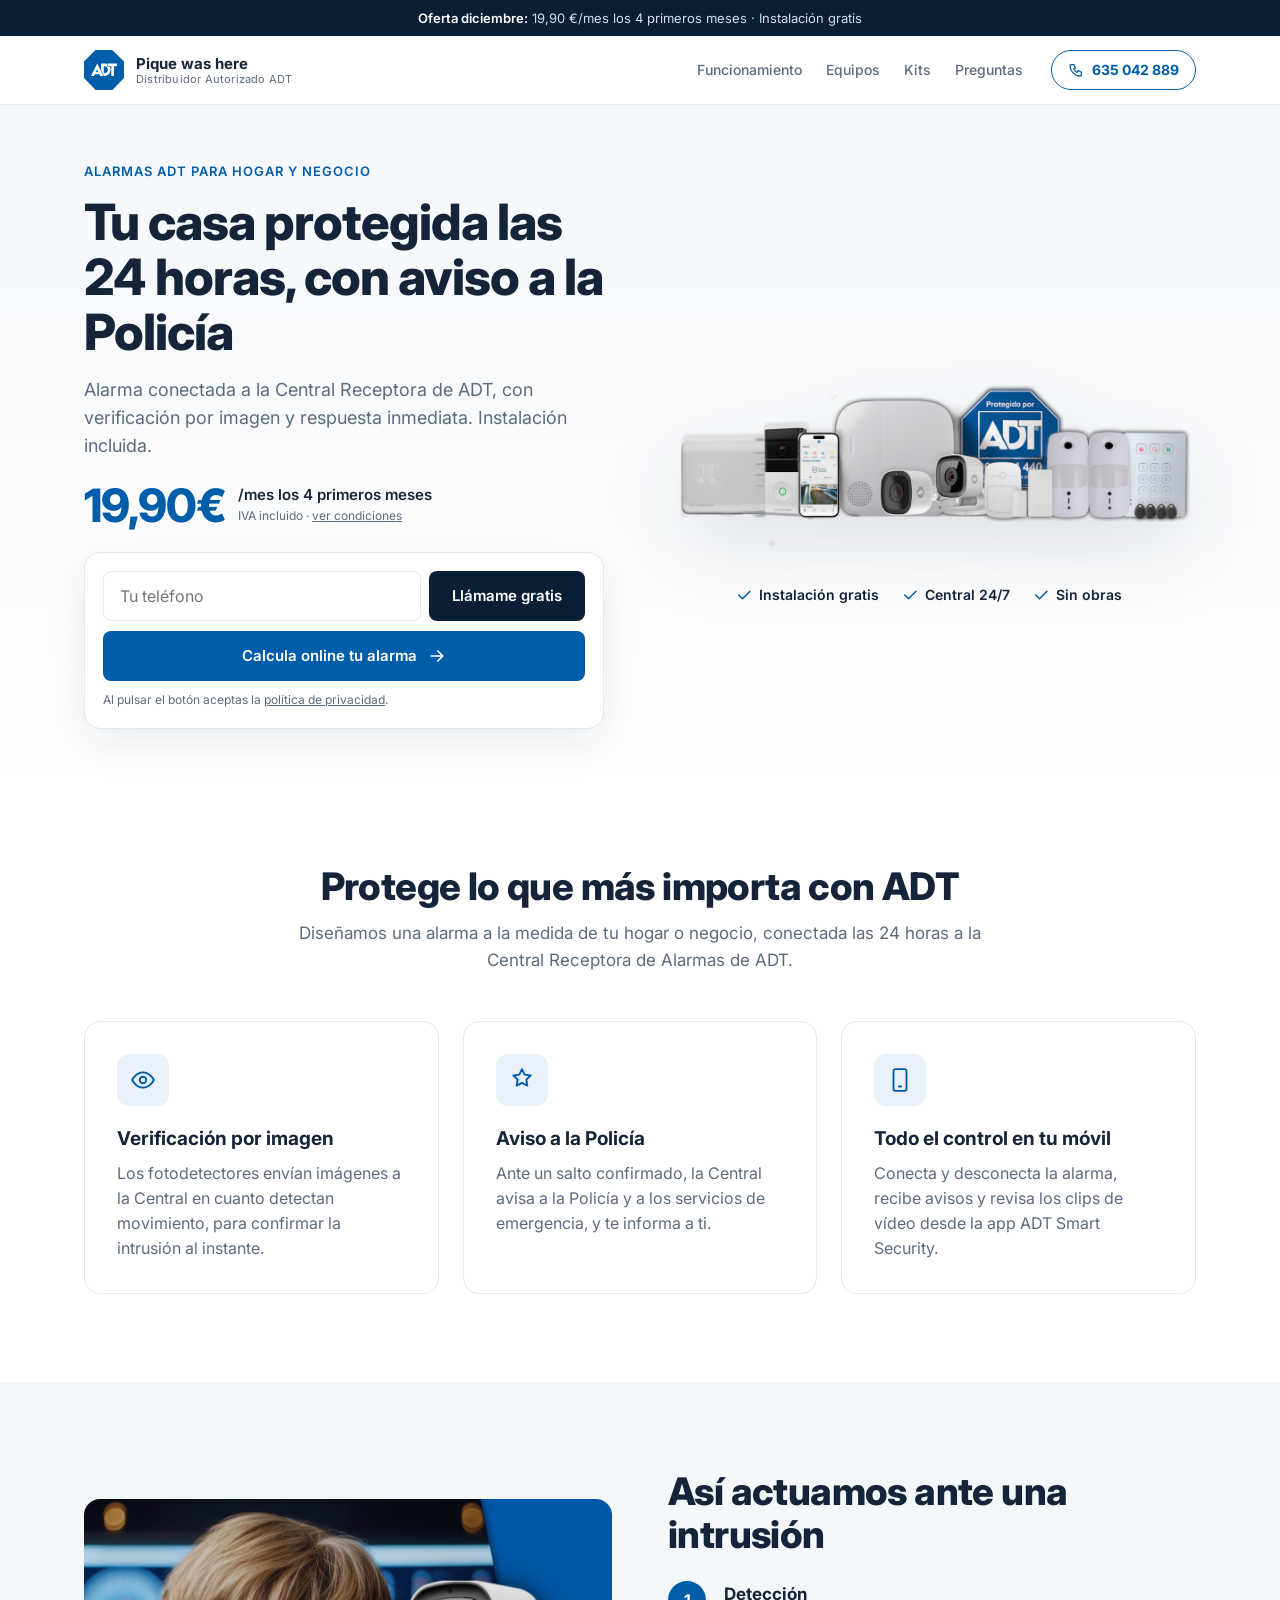
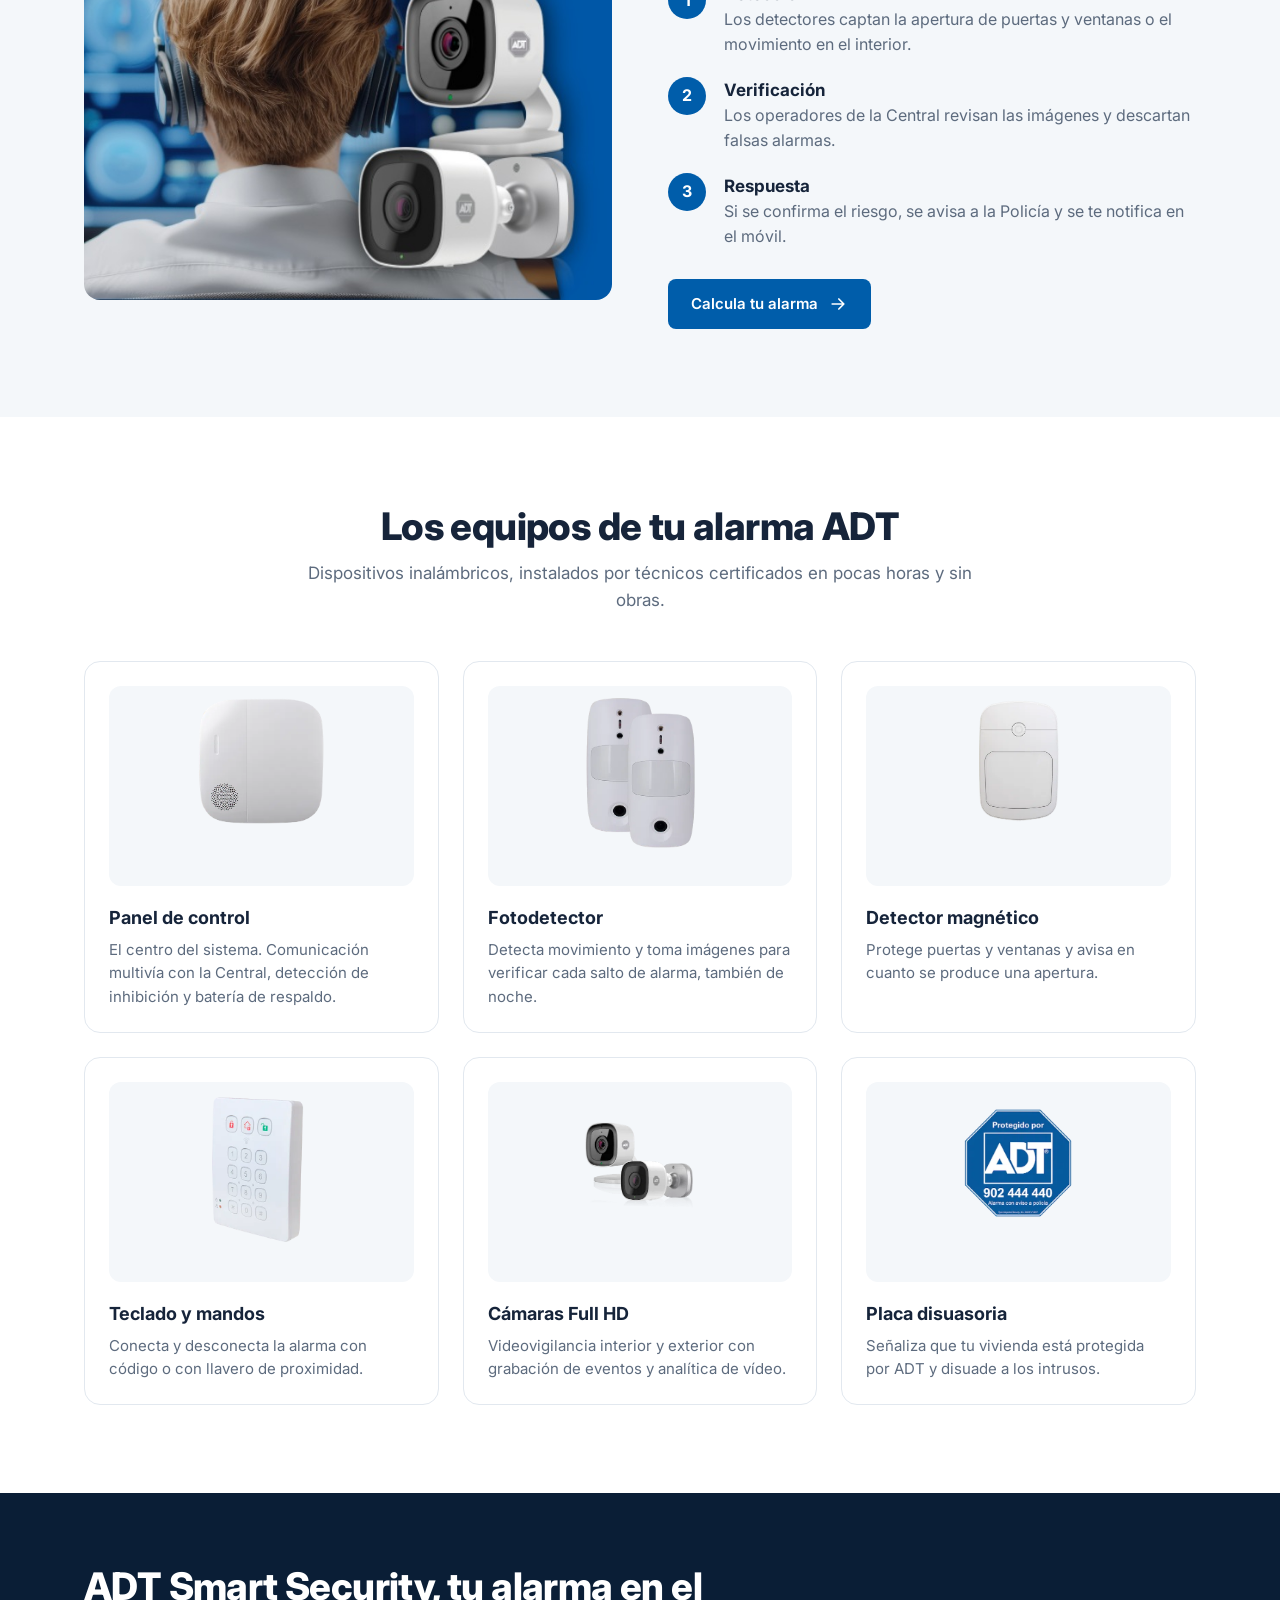
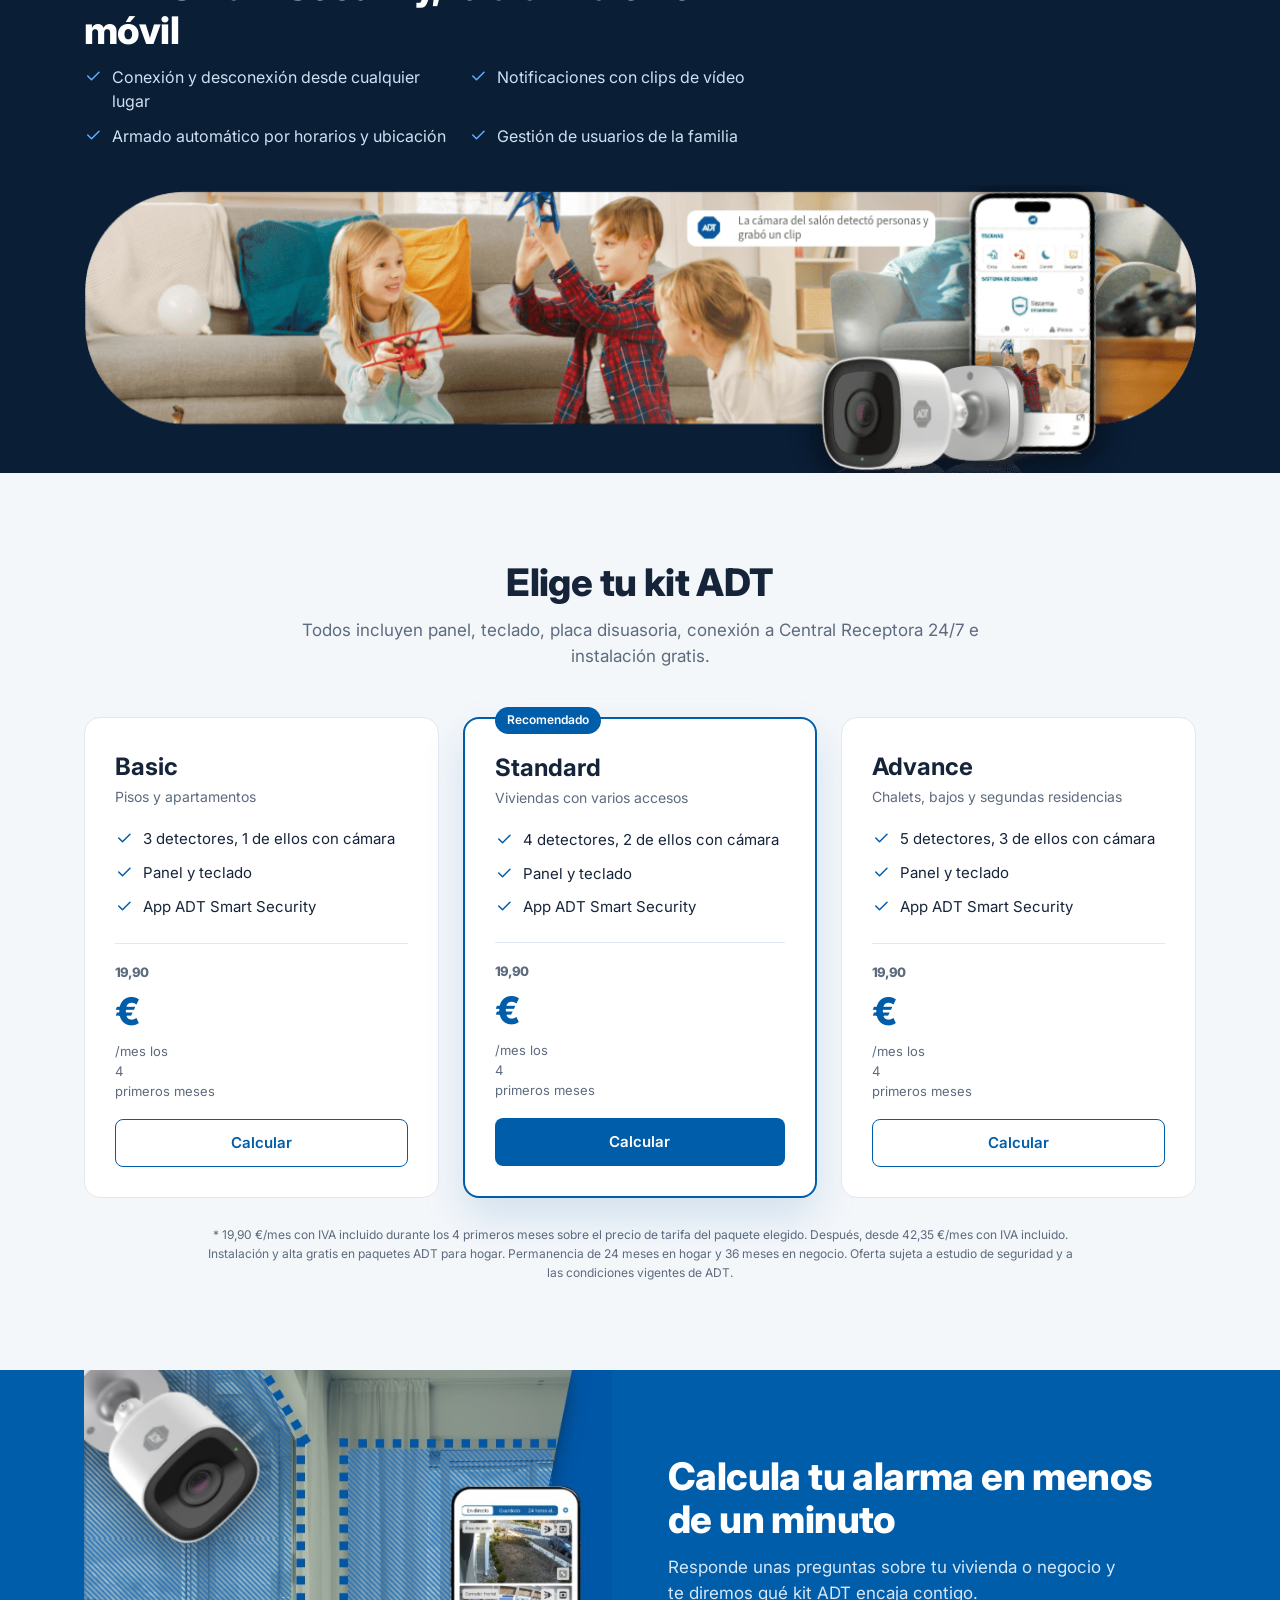
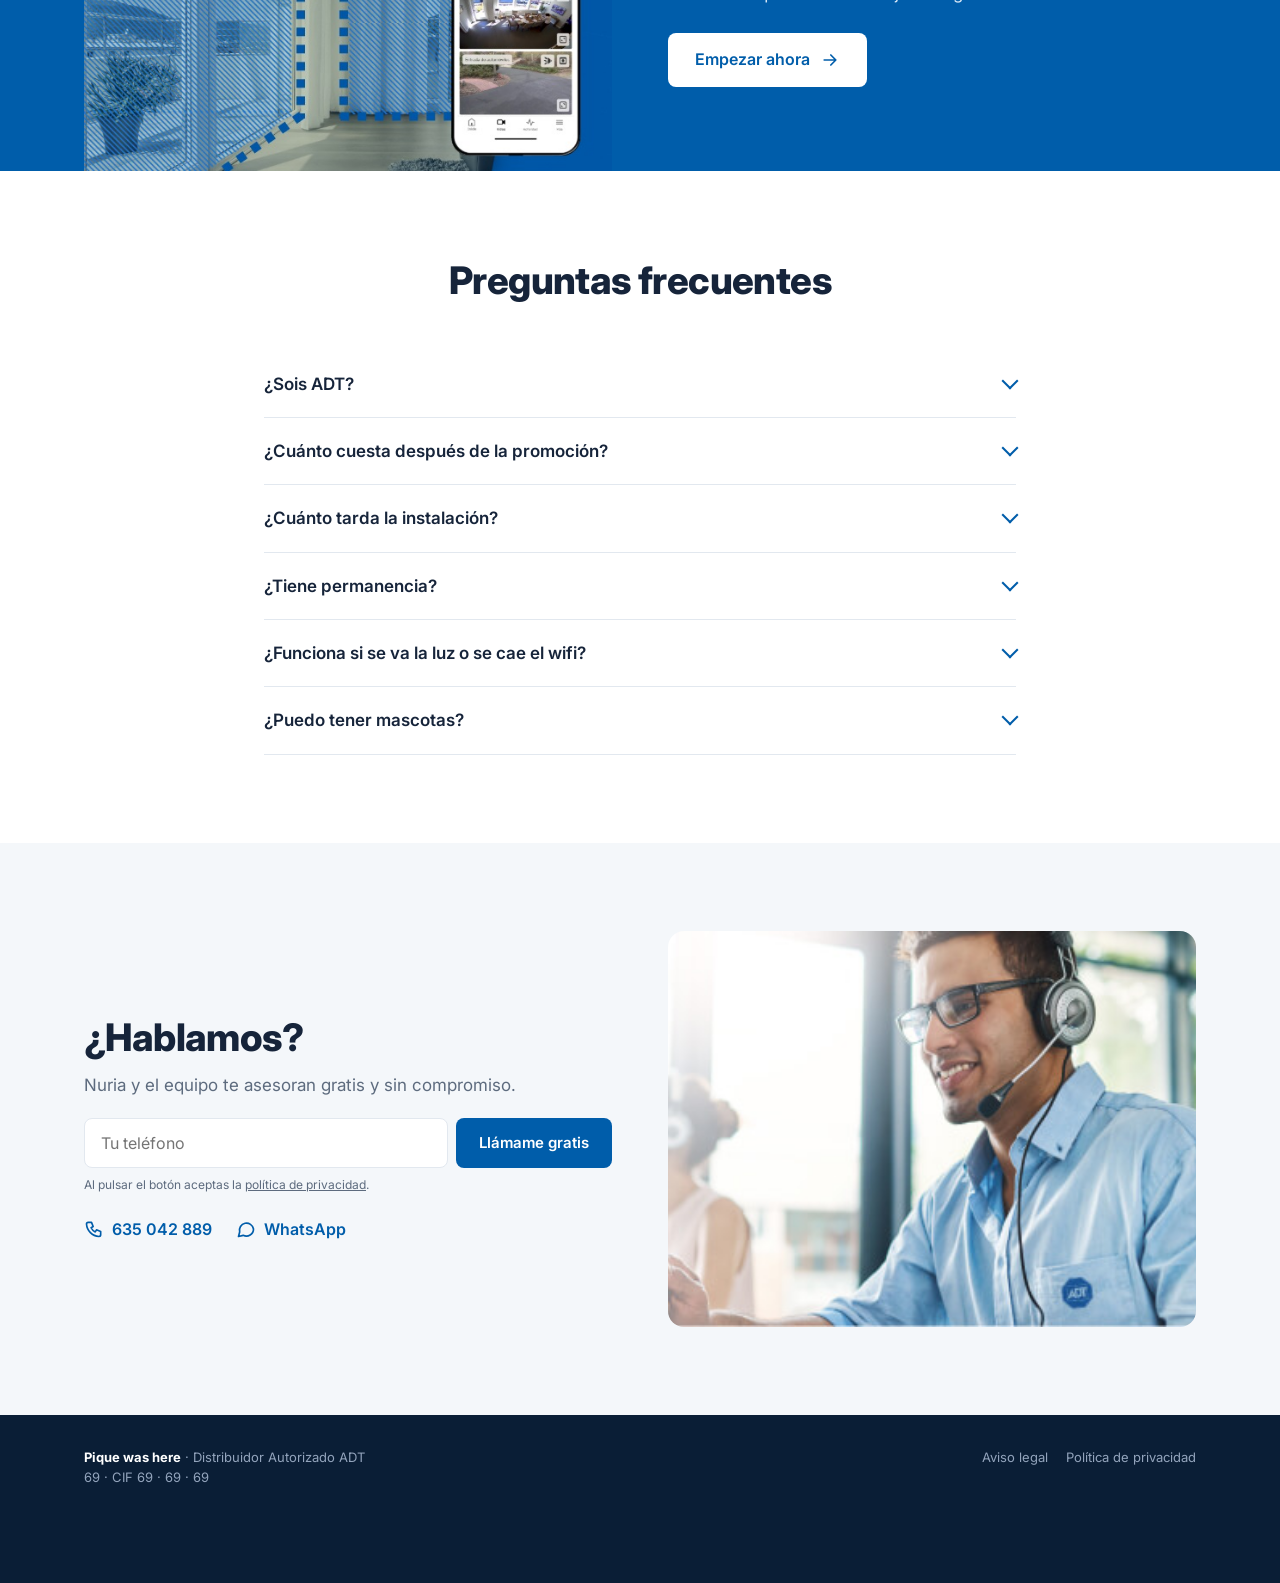
==== commit 458e4948: "Rediseño: estilo sobrio, fotos reales de equipos ADT y calculadora por pasos" ====
--- a/index.html
+++ b/index.html
@@ -3,313 +3,246 @@
 <head>
 <meta charset="utf-8">
 <meta name="viewport" content="width=device-width, initial-scale=1">
-<title>Alarmas ADT · Distribuidor Autorizado | Instalación gratis</title>
-<meta name="description" content="Alarmas ADT para hogar y negocio con conexión 24h a Central Receptora. Instalación y equipo incluidos. Distribuidor autorizado ADT. Te llamamos gratis.">
+<title>Alarmas ADT · Distribuidor Autorizado | Calcula tu alarma</title>
+<meta name="description" content="Alarmas ADT para hogar y negocio conectadas a Central Receptora 24h con aviso a Policía. Instalación gratis. Calcula tu alarma en menos de un minuto.">
+<link rel="icon" href="img/logo-adt.svg">
 <link rel="preconnect" href="https://fonts.googleapis.com">
 <link rel="preconnect" href="https://fonts.gstatic.com" crossorigin>
-<link href="https://fonts.googleapis.com/css2?family=Inter:wght@400;500;600;700;800;900&display=swap" rel="stylesheet">
+<link href="https://fonts.googleapis.com/css2?family=Inter:wght@400;500;600;700;800&display=swap" rel="stylesheet">
 <link rel="stylesheet" href="styles.css">
 </head>
 <body>
 
-<!-- Barra de oferta -->
+<svg width="0" height="0" style="position:absolute" aria-hidden="true">
+  <symbol id="i-phone" viewBox="0 0 24 24"><path d="M5 4h4l2 5-2.5 1.5a11 11 0 0 0 5 5L15 13l5 2v4a2 2 0 0 1-2 2A16 16 0 0 1 3 6a2 2 0 0 1 2-2"/></symbol>
+  <symbol id="i-wa" viewBox="0 0 24 24"><path d="M21 12a8.5 8.5 0 0 1-12.4 7.6L3 21l1.4-5.4A8.5 8.5 0 1 1 21 12z"/></symbol>
+  <symbol id="i-shield" viewBox="0 0 24 24"><path d="M12 3l8 3v6c0 5-3.5 8-8 9-4.5-1-8-4-8-9V6l8-3z"/><path d="M9 12l2 2 4-4"/></symbol>
+  <symbol id="i-eye" viewBox="0 0 24 24"><path d="M2 12s3.5-7 10-7 10 7 10 7-3.5 7-10 7S2 12 2 12z"/><circle cx="12" cy="12" r="3"/></symbol>
+  <symbol id="i-police" viewBox="0 0 24 24"><path d="M12 2l2.5 5 5.5.8-4 3.9.9 5.5L12 14.6 7.1 17.2l.9-5.5-4-3.9 5.5-.8z"/></symbol>
+  <symbol id="i-app" viewBox="0 0 24 24"><rect x="6" y="2" width="12" height="20" rx="2"/><path d="M11 18h2"/></symbol>
+  <symbol id="i-signal" viewBox="0 0 24 24"><path d="M2 20h.01M7 20v-4M12 20v-8M17 20V8M22 4v16"/></symbol>
+  <symbol id="i-tool" viewBox="0 0 24 24"><path d="M14.7 6.3a4 4 0 0 0-5.4 5.4L3 18l3 3 6.3-6.3a4 4 0 0 0 5.4-5.4l-2.5 2.5-2.4-.6-.6-2.4z"/></symbol>
+  <symbol id="i-clock" viewBox="0 0 24 24"><circle cx="12" cy="12" r="9"/><path d="M12 7v5l3 2"/></symbol>
+  <symbol id="i-check" viewBox="0 0 24 24"><path d="M5 12l5 5L20 7"/></symbol>
+  <symbol id="i-arrow" viewBox="0 0 24 24"><path d="M5 12h14M13 6l6 6-6 6"/></symbol>
+  <symbol id="i-back" viewBox="0 0 24 24"><path d="M19 12H5M11 6l-6 6 6 6"/></symbol>
+  <symbol id="i-x" viewBox="0 0 24 24"><path d="M6 6l12 12M18 6L6 18"/></symbol>
+</svg>
+
 <div class="topbar">
-  <span><strong>OFERTA <span data-month>ESTE MES</span></strong> — <span data-cfg="ofertaPrecio"></span>€/mes los primeros <span data-cfg="ofertaMeses"></span> meses</span>
-  <span class="topbar-sep">|</span>
-  <span>✓ Instalación + Equipo GRATIS</span>
+  <strong>Oferta <span data-month></span>:</strong>&nbsp;<span data-cfg="ofertaPrecio"></span>&nbsp;€/mes los <span data-cfg="ofertaMeses"></span> primeros meses · Instalación gratis
 </div>
 
-<!-- Cabecera -->
 <header class="header">
   <div class="wrap header-in">
-    <a href="#" class="brand">
-      <span class="adt-badge">ADT</span>
+    <a href="#" class="brand" aria-label="Inicio">
+      <img src="img/logo-adt.svg" alt="ADT" width="40" height="40">
       <span class="brand-text">
         <strong data-cfg="nombre"></strong>
         <small>Distribuidor Autorizado ADT</small>
       </span>
     </a>
-    <nav class="header-cta">
-      <a class="btn btn-wa js-wa" href="#">
-        <svg viewBox="0 0 24 24" aria-hidden="true"><path fill="currentColor" d="M17.5 14.4c-.3-.1-1.8-.9-2-1-.3-.1-.5-.1-.7.1-.2.3-.8 1-.9 1.2-.2.2-.3.2-.6.1-.3-.1-1.3-.5-2.4-1.5-.9-.8-1.5-1.8-1.7-2.1-.2-.3 0-.5.1-.6l.4-.5c.2-.2.2-.3.3-.5.1-.2 0-.4 0-.5l-.9-2.2c-.2-.6-.5-.5-.7-.5h-.6c-.2 0-.5.1-.8.4-.3.3-1 1-1 2.5s1.1 2.9 1.2 3.1c.1.2 2.1 3.2 5.1 4.5.7.3 1.3.5 1.7.6.7.2 1.4.2 1.9.1.6-.1 1.8-.7 2-1.4.2-.7.2-1.3.2-1.4-.1-.1-.3-.2-.6-.3zM12 2a10 10 0 0 0-8.6 15.1L2 22l5-1.3A10 10 0 1 0 12 2zm0 18.2c-1.5 0-3-.4-4.2-1.2l-.3-.2-3 .8.8-2.9-.2-.3A8.2 8.2 0 1 1 12 20.2z"/></svg>
-        <span>WhatsApp</span>
-      </a>
-      <a class="btn btn-primary js-tel" href="#">
-        <svg viewBox="0 0 24 24" aria-hidden="true"><path fill="currentColor" d="M6.6 10.8a15.1 15.1 0 0 0 6.6 6.6l2.2-2.2c.3-.3.7-.4 1-.2 1.1.4 2.3.6 3.6.6.6 0 1 .4 1 1V20c0 .6-.4 1-1 1A17 17 0 0 1 3 4c0-.6.4-1 1-1h3.5c.6 0 1 .4 1 1 0 1.3.2 2.5.6 3.6.1.3 0 .7-.2 1l-2.3 2.2z"/></svg>
-        <span class="hide-sm">Llamar</span> <span data-cfg="telefonoVisible"></span>
-      </a>
+    <nav class="nav">
+      <a href="#funcionamiento">Funcionamiento</a>
+      <a href="#equipos">Equipos</a>
+      <a href="#kits">Kits</a>
+      <a href="#faq">Preguntas</a>
     </nav>
+    <a class="phone-pill js-tel" href="#"><svg><use href="#i-phone"/></svg><span data-cfg="telefonoVisible"></span></a>
   </div>
 </header>
 
 <main>
-<!-- Hero -->
+<!-- HERO -->
 <section class="hero">
   <div class="wrap hero-in">
     <div class="hero-copy">
-      <span class="pill">Alarmas ADT · oferta de <span data-month-lower>este mes</span></span>
-      <h1>Protege tu hogar con <span class="hl">ADT</span> desde <span class="price"><span data-cfg="ofertaPrecio"></span>€</span><small>/mes</small></h1>
-      <p class="lead"><strong>Los primeros <span data-cfg="ofertaMeses"></span> meses</strong>, con instalación y equipo incluidos. Conexión 24h a la Central Receptora de Alarmas ADT y aviso a Policía. Te asesoramos gratis y sin compromiso.</p>
-      <div class="hero-ticks">
-        <div><b>✓</b><span>Instalación<strong>GRATIS</strong></span></div>
-        <div><b>✓</b><span>Equipo<strong>INCLUIDO</strong></span></div>
-        <div><b>✓</b><span>Central<strong>24/7</strong></span></div>
-      </div>
-      <div class="countdown" aria-live="polite">
-        <p>LA OFERTA TERMINA EN</p>
-        <div class="cd-grid">
-          <div><span id="cd-d">00</span><small>DÍAS</small></div>
-          <div><span id="cd-h">00</span><small>HORAS</small></div>
-          <div><span id="cd-m">00</span><small>MIN</small></div>
-          <div><span id="cd-s">00</span><small>SEG</small></div>
-        </div>
-      </div>
-      <div class="quiz">
-        <p>¿QUÉ QUIERES PROTEGER?</p>
-        <div class="quiz-grid">
-          <a href="#contacto" class="js-kit" data-kit="Piso"><span>🏢</span>Piso o apartamento</a>
-          <a href="#contacto" class="js-kit" data-kit="Casa / chalet"><span>🏡</span>Chalet o unifamiliar</a>
-          <a href="#contacto" class="js-kit" data-kit="Segunda residencia"><span>🏖️</span>Segunda residencia</a>
-          <a href="#contacto" class="js-kit" data-kit="Comercio"><span>🏬</span>Local o negocio</a>
-        </div>
-      </div>
-      <div class="hero-btns">
-        <a href="#contacto" class="btn btn-primary btn-lg">Calcular presupuesto gratis</a>
-        <a href="#kits" class="btn btn-ghost btn-lg">Ver kits ADT</a>
-      </div>
-      <p class="hero-note">Sin coste ni compromiso · Instalación en 24-72 h</p>
-    </div>
-
-    <div class="chat-card">
-      <div class="chat-head">
-        <span class="avatar" data-cfg-initial="asesor"></span>
-        <div><strong><span data-cfg="asesor"></span> · <span data-cfg="nombre"></span></strong><small><i class="dot"></i> en línea ahora</small></div>
-      </div>
-      <div class="chat-body">
-        <div class="msg in">¡Hola! 👋 ¿Cuánto me costaría una alarma ADT para mi casa? 🤔</div>
-        <div class="msg out">Ahora mismo tienes ADT por solo <b><span data-cfg="ofertaPrecio"></span>€/mes los primeros <span data-cfg="ofertaMeses"></span> meses</b>, con <b>equipo e instalación INCLUIDOS</b> 🎉</div>
-        <div class="msg in">¡Genial! 😍 ¿Me ayudáis a elegir el kit?</div>
-        <div class="msg out typing"><i></i><i></i><i></i></div>
-      </div>
-      <a class="btn btn-wa btn-block js-wa" href="#">Escribir a <span data-cfg="asesor"></span> por WhatsApp</a>
-      <a class="btn btn-primary btn-block" href="#contacto">Te llamamos gratis</a>
-    </div>
-  </div>
-</section>
-
-<!-- Datos -->
-<section class="stats">
-  <div class="wrap stats-in">
-    <div><strong>+150</strong><span>años de historia de la marca ADT</span></div>
-    <div><strong>&lt;15 min</strong><span>tiempo de respuesta comercial</span></div>
-    <div><strong>24/7</strong><span>Central Receptora de Alarmas</span></div>
-    <div><strong>0 €</strong><span>instalación y estudio previo</span></div>
-  </div>
-</section>
-
-<!-- Todo incluido -->
-<section class="section">
+      <p class="kicker">Alarmas ADT para hogar y negocio</p>
+      <h1>Tu casa protegida las 24 horas, con aviso a la Policía</h1>
+      <p class="lead">Alarma conectada a la Central Receptora de ADT, con verificación por imagen y respuesta inmediata. Instalación incluida.</p>
+      <div class="price-line">
+        <span class="price-big"><span data-cfg="ofertaPrecio"></span>€</span>
+        <span class="price-txt">/mes los <span data-cfg="ofertaMeses"></span> primeros meses<br><small>IVA incluido · <a href="#condiciones">ver condiciones</a></small></span>
+      </div>
+
+      <div class="hero-card">
+        <form class="callme" data-source="Cabecera" novalidate>
+          <label class="sr" for="hero-tel">Teléfono</label>
+          <input id="hero-tel" name="telefono" type="tel" inputmode="tel" autocomplete="tel" placeholder="Tu teléfono">
+          <button class="btn btn-dark" type="submit">Llámame gratis</button>
+        </form>
+        <button class="btn btn-primary btn-calc js-open-calc" type="button">Calcula online tu alarma <svg><use href="#i-arrow"/></svg></button>
+        <p class="legal-mini">Al pulsar el botón aceptas la <a href="privacidad.html" target="_blank">política de privacidad</a>.</p>
+        <p class="form-msg" hidden></p>
+      </div>
+    </div>
+    <div class="hero-visual">
+      <img src="img/bodegon.png" alt="Equipos de alarma ADT: panel, cámaras, detectores, teclado, placa disuasoria y app" width="600" height="327">
+      <ul class="hero-badges">
+        <li><svg><use href="#i-check"/></svg>Instalación gratis</li>
+        <li><svg><use href="#i-check"/></svg>Central 24/7</li>
+        <li><svg><use href="#i-check"/></svg>Sin obras</li>
+      </ul>
+    </div>
+  </div>
+</section>
+
+<!-- BENEFICIOS -->
+<section class="section" id="funcionamiento">
   <div class="wrap">
     <div class="sec-head">
-      <span class="eyebrow">TODO INCLUIDO</span>
-      <h2>Disfruta de tu alarma ADT sin preocuparte de nada</h2>
-      <p>Estudio, instalación, mantenimiento y conexión a central. Sin costes ocultos.</p>
-    </div>
-    <div class="grid-3">
-      <article class="feature"><div class="ico">📋</div><h3>Estudio previo personalizado</h3><p>Analizamos tu vivienda o negocio y diseñamos la protección a tu medida.</p><span class="tag">GRATIS</span></article>
-      <article class="feature"><div class="ico">🛠️</div><h3>Instalación profesional</h3><p>Técnicos certificados lo dejan todo listo en unas horas, sin obras.</p><span class="tag">GRATIS</span></article>
-      <article class="feature"><div class="ico">📡</div><h3>Conexión de máxima seguridad</h3><p>Comunicación por SIM 4G, independiente de tu wifi, con antiinhibición frente a sabotajes.</p><span class="tag">24/7</span></article>
-      <article class="feature"><div class="ico">🚓</div><h3>Aviso inmediato a la Policía</h3><p>Y a los servicios de emergencia cuando la Central verifica la alarma.</p><span class="tag">Automático</span></article>
-      <article class="feature"><div class="ico">📱</div><h3>App ADT Smart Security</h3><p>Conecta, desconecta y recibe avisos de tu alarma desde el móvil.</p><span class="tag">INCLUIDA</span></article>
-      <article class="feature"><div class="ico">🔧</div><h3>Mantenimiento integral</h3><p>Revisión y mantenimiento del equipo durante la vigencia del contrato.</p><span class="tag">INCLUIDO</span></article>
-    </div>
-  </div>
-</section>
-
-<!-- Cómo funciona -->
-<section class="section section-dark">
+      <h2>Protege lo que más importa con ADT</h2>
+      <p>Diseñamos una alarma a la medida de tu hogar o negocio, conectada las 24 horas a la Central Receptora de Alarmas de ADT.</p>
+    </div>
+    <div class="benefits">
+      <article><span class="ico"><svg><use href="#i-eye"/></svg></span><h3>Verificación por imagen</h3><p>Los fotodetectores envían imágenes a la Central en cuanto detectan movimiento, para confirmar la intrusión al instante.</p></article>
+      <article><span class="ico"><svg><use href="#i-police"/></svg></span><h3>Aviso a la Policía</h3><p>Ante un salto confirmado, la Central avisa a la Policía y a los servicios de emergencia, y te informa a ti.</p></article>
+      <article><span class="ico"><svg><use href="#i-app"/></svg></span><h3>Todo el control en tu móvil</h3><p>Conecta y desconecta la alarma, recibe avisos y revisa los clips de vídeo desde la app ADT Smart Security.</p></article>
+    </div>
+  </div>
+</section>
+
+<!-- CÓMO FUNCIONA -->
+<section class="section section-soft">
+  <div class="wrap split">
+    <div class="split-img"><img src="img/verificacion.jpg" alt="Verificación de alarma por vídeo en la app de ADT" loading="lazy" width="614" height="466"></div>
+    <div>
+      <h2>Así actuamos ante una intrusión</h2>
+      <ol class="timeline">
+        <li><strong>Detección</strong><span>Los detectores captan la apertura de puertas y ventanas o el movimiento en el interior.</span></li>
+        <li><strong>Verificación</strong><span>Los operadores de la Central revisan las imágenes y descartan falsas alarmas.</span></li>
+        <li><strong>Respuesta</strong><span>Si se confirma el riesgo, se avisa a la Policía y se te notifica en el móvil.</span></li>
+      </ol>
+      <button class="btn btn-primary js-open-calc" type="button">Calcula tu alarma <svg><use href="#i-arrow"/></svg></button>
+    </div>
+  </div>
+</section>
+
+<!-- EQUIPOS -->
+<section class="section" id="equipos">
   <div class="wrap">
     <div class="sec-head">
-      <span class="eyebrow">RESPUESTA EN SEGUNDOS</span>
-      <h2>¿Cómo funciona tu alarma ADT?</h2>
-      <p>Del primer indicio a la respuesta profesional: así protegemos tu hogar las 24 horas.</p>
-    </div>
-    <div class="steps">
-      <div class="step active"><span class="n">01</span><h3>Detección inmediata</h3><p>Los detectores identifican el primer indicio de intrusión antes de que el intruso avance.</p></div>
-      <div class="step"><span class="n">02</span><h3>Verificación profesional</h3><p>La Central Receptora ADT comprueba la señal con imágenes y audio y descarta falsas alarmas.</p></div>
-      <div class="step"><span class="n">03</span><h3>Respuesta coordinada</h3><p>Si se confirma el riesgo, se avisa de inmediato a Policía y servicios de emergencia.</p></div>
-      <div class="step"><span class="n">04</span><h3>Tú siempre informado</h3><p>Recibes el aviso en tu móvil mientras los profesionales actúan.</p></div>
-    </div>
-    <div class="center"><a href="#contacto" class="btn btn-primary btn-lg">Quiero esta protección en mi hogar</a></div>
-  </div>
-</section>
-
-<!-- Equipo -->
-<section class="section">
-  <div class="wrap">
-    <div class="sec-head">
-      <span class="eyebrow">EL EQUIPO</span>
-      <h2>¿Cómo son los elementos de tu alarma ADT?</h2>
-      <p>Tecnología profesional. Toca cada elemento para ver los detalles.</p>
-    </div>
-    <div class="device">
-      <div class="device-tabs" role="tablist"></div>
-      <div class="device-panel">
-        <div class="device-visual" id="dv-ico"></div>
-        <div>
-          <h3 id="dv-title"></h3>
-          <p id="dv-desc"></p>
-          <ul class="checks" id="dv-list"></ul>
-          <a href="#contacto" class="btn btn-primary">Quiero mi alarma ADT</a>
-        </div>
-      </div>
-    </div>
-  </div>
-</section>
-
-<!-- Kits -->
+      <h2>Los equipos de tu alarma ADT</h2>
+      <p>Dispositivos inalámbricos, instalados por técnicos certificados en pocas horas y sin obras.</p>
+    </div>
+    <div class="devices">
+      <article><div class="dimg"><img src="img/panel.webp" alt="Panel de control ADT" loading="lazy"></div><h3>Panel de control</h3><p>El centro del sistema. Comunicación multivía con la Central, detección de inhibición y batería de respaldo.</p></article>
+      <article><div class="dimg"><img src="img/fotodetector.webp" alt="Fotodetector ADT con cámara" loading="lazy"></div><h3>Fotodetector</h3><p>Detecta movimiento y toma imágenes para verificar cada salto de alarma, también de noche.</p></article>
+      <article><div class="dimg"><img src="img/magnetico.webp" alt="Detector magnético ADT" loading="lazy"></div><h3>Detector magnético</h3><p>Protege puertas y ventanas y avisa en cuanto se produce una apertura.</p></article>
+      <article><div class="dimg"><img src="img/teclado.webp" alt="Teclado de la alarma ADT" loading="lazy"></div><h3>Teclado y mandos</h3><p>Conecta y desconecta la alarma con código o con llavero de proximidad.</p></article>
+      <article><div class="dimg"><img src="img/camara.webp" alt="Cámara Full HD ADT" loading="lazy"></div><h3>Cámaras Full HD</h3><p>Videovigilancia interior y exterior con grabación de eventos y analítica de vídeo.</p></article>
+      <article><div class="dimg"><img src="img/placa.webp" alt="Placa disuasoria ADT" loading="lazy"></div><h3>Placa disuasoria</h3><p>Señaliza que tu vivienda está protegida por ADT y disuade a los intrusos.</p></article>
+    </div>
+  </div>
+</section>
+
+<!-- APP -->
+<section class="app-band">
+  <div class="wrap app-in">
+    <div>
+      <h2>ADT Smart Security, tu alarma en el móvil</h2>
+      <ul class="ticks">
+        <li><svg><use href="#i-check"/></svg>Conexión y desconexión desde cualquier lugar</li>
+        <li><svg><use href="#i-check"/></svg>Notificaciones con clips de vídeo</li>
+        <li><svg><use href="#i-check"/></svg>Armado automático por horarios y ubicación</li>
+        <li><svg><use href="#i-check"/></svg>Gestión de usuarios de la familia</li>
+      </ul>
+    </div>
+    <img src="img/hogar-panel.png" alt="Familia en casa con cámara y app de ADT" loading="lazy" width="1100" height="285">
+  </div>
+</section>
+
+<!-- KITS -->
 <section class="section section-soft" id="kits">
   <div class="wrap">
     <div class="sec-head">
-      <span class="eyebrow">KITS ADT</span>
-      <h2>Elige el kit que mejor te protege</h2>
-      <p>Todos con <strong><span data-cfg="ofertaPrecio"></span>€/mes los primeros <span data-cfg="ofertaMeses"></span> meses</strong>, instalación y equipo incluidos.</p>
+      <h2>Elige tu kit ADT</h2>
+      <p>Todos incluyen panel, teclado, placa disuasoria, conexión a Central Receptora 24/7 e instalación gratis.</p>
     </div>
     <div class="kits">
       <article class="kit">
-        <h3>ADT Basic</h3>
-        <p class="kit-sub">Lo esencial para pisos y apartamentos</p>
-        <ul class="checks">
-          <li>1 × Panel de control con teclado</li>
-          <li>1 × Detector con cámara (fotodetector)</li>
-          <li>1 × Detector de movimiento</li>
-          <li>1 × Detector magnético de apertura</li>
-          <li>1 × Sirena interior</li>
-          <li>Llaveros / mandos de usuario</li>
+        <h3>Basic</h3>
+        <p class="kit-sub">Pisos y apartamentos</p>
+        <ul class="ticks small">
+          <li><svg><use href="#i-check"/></svg>3 detectores, 1 de ellos con cámara</li>
+          <li><svg><use href="#i-check"/></svg>Panel y teclado</li>
+          <li><svg><use href="#i-check"/></svg>App ADT Smart Security</li>
         </ul>
-        <div class="kit-price"><small>Cuota promocional</small><strong><span data-cfg="ofertaPrecio"></span>€<em>/mes*</em></strong><span>los primeros <span data-cfg="ofertaMeses"></span> meses · IVA incluido</span></div>
-        <a href="#contacto" class="btn btn-ghost btn-block js-kit" data-kit="ADT Basic">Más información</a>
+        <div class="kit-price"><strong><span data-cfg="ofertaPrecio"></span>€</strong><span>/mes los <span data-cfg="ofertaMeses"></span> primeros meses</span></div>
+        <button class="btn btn-outline btn-block js-open-calc" type="button">Calcular</button>
       </article>
-      <article class="kit kit-featured">
-        <span class="ribbon">MÁS ELEGIDO</span>
-        <h3>ADT Standard</h3>
-        <p class="kit-sub">Protección completa para tu hogar</p>
-        <ul class="checks">
-          <li>1 × Panel de control con teclado</li>
-          <li>2 × Detectores con cámara</li>
-          <li>1 × Detector de movimiento</li>
-          <li>1 × Detector magnético de apertura</li>
-          <li>1 × Sirena interior</li>
-          <li>Llaveros / mandos de usuario</li>
-          <li>App ADT Smart Security</li>
+      <article class="kit featured">
+        <span class="ribbon">Recomendado</span>
+        <h3>Standard</h3>
+        <p class="kit-sub">Viviendas con varios accesos</p>
+        <ul class="ticks small">
+          <li><svg><use href="#i-check"/></svg>4 detectores, 2 de ellos con cámara</li>
+          <li><svg><use href="#i-check"/></svg>Panel y teclado</li>
+          <li><svg><use href="#i-check"/></svg>App ADT Smart Security</li>
         </ul>
-        <div class="kit-price"><small>Cuota promocional</small><strong><span data-cfg="ofertaPrecio"></span>€<em>/mes*</em></strong><span>los primeros <span data-cfg="ofertaMeses"></span> meses · IVA incluido</span></div>
-        <a href="#contacto" class="btn btn-primary btn-block js-kit" data-kit="ADT Standard">Quiero la oferta</a>
+        <div class="kit-price"><strong><span data-cfg="ofertaPrecio"></span>€</strong><span>/mes los <span data-cfg="ofertaMeses"></span> primeros meses</span></div>
+        <button class="btn btn-primary btn-block js-open-calc" type="button">Calcular</button>
       </article>
       <article class="kit">
-        <h3>ADT Negocio</h3>
-        <p class="kit-sub">Para comercios, oficinas y locales</p>
-        <ul class="checks">
-          <li>1 × Panel de control con teclado</li>
-          <li>2 × Detectores con cámara</li>
-          <li>1 × Detector de movimiento</li>
-          <li>1 × Sirena interior</li>
-          <li>Botón de pánico / atraco</li>
-          <li>Videovigilancia opcional</li>
+        <h3>Advance</h3>
+        <p class="kit-sub">Chalets, bajos y segundas residencias</p>
+        <ul class="ticks small">
+          <li><svg><use href="#i-check"/></svg>5 detectores, 3 de ellos con cámara</li>
+          <li><svg><use href="#i-check"/></svg>Panel y teclado</li>
+          <li><svg><use href="#i-check"/></svg>App ADT Smart Security</li>
         </ul>
-        <div class="kit-price"><small>Consulta tu cuota</small><strong>A medida</strong><span>presupuesto sin compromiso · IVA no incluido</span></div>
-        <a href="#contacto" class="btn btn-ghost btn-block js-kit" data-kit="ADT Negocio">Solicitar información</a>
+        <div class="kit-price"><strong><span data-cfg="ofertaPrecio"></span>€</strong><span>/mes los <span data-cfg="ofertaMeses"></span> primeros meses</span></div>
+        <button class="btn btn-outline btn-block js-open-calc" type="button">Calcular</button>
       </article>
     </div>
-    <p class="fineprint" data-cfg="condiciones"></p>
-  </div>
-</section>
-
-<!-- Espacios -->
-<section class="section">
-  <div class="wrap">
-    <div class="sec-head">
-      <span class="eyebrow">PARA CADA ESPACIO</span>
-      <h2>Soluciones ADT para cada lugar</h2>
-    </div>
-    <div class="grid-4">
-      <a href="#contacto" class="space js-kit" data-kit="Casa / chalet"><div class="space-img s1">🏡</div><h3>Casas y chalets</h3><p>Protección perimetral y detección exterior anticipada.</p><span>Ver soluciones →</span></a>
-      <a href="#contacto" class="space js-kit" data-kit="Piso"><div class="space-img s2">🏢</div><h3>Pisos</h3><p>Instalación inalámbrica sin obras, adaptada a cualquier vivienda.</p><span>Ver soluciones →</span></a>
-      <a href="#contacto" class="space js-kit" data-kit="Comercio"><div class="space-img s3">🏪</div><h3>Comercios</h3><p>Botón de pánico y verificación por imagen para tiendas y locales.</p><span>Ver soluciones →</span></a>
-      <a href="#contacto" class="space js-kit" data-kit="Oficina"><div class="space-img s4">💼</div><h3>Oficinas</h3><p>Control de accesos y videovigilancia profesional.</p><span>Ver soluciones →</span></a>
-    </div>
-  </div>
-</section>
-
-<!-- Opiniones -->
-<section class="section section-soft" id="opiniones">
-  <div class="wrap">
-    <div class="sec-head">
-      <span class="eyebrow">OPINIONES</span>
-      <h2>Lo que dicen nuestros clientes</h2>
-    </div>
-    <div class="grid-3" id="reviews"></div>
-  </div>
-</section>
-
-<!-- Negocio -->
-<section class="biz">
-  <div class="wrap biz-in">
-    <div>
-      <span class="eyebrow light">ADT NEGOCIOS</span>
-      <h2>Asegura también tu negocio con todo incluido</h2>
-      <p>Verificación por imagen, botón de pánico y videovigilancia profesional. Estudio e instalación gratis.</p>
-    </div>
-    <a href="#contacto" class="btn btn-white btn-lg js-kit" data-kit="ADT Negocio">Calcula tu presupuesto</a>
+    <p class="fineprint" id="condiciones" data-cfg="condiciones"></p>
+  </div>
+</section>
+
+<!-- CALCULADORA BANDA -->
+<section class="calc-band">
+  <div class="wrap calc-band-in">
+    <img src="img/perimetral.jpg" alt="Protección perimetral de una vivienda con ADT" loading="lazy" width="614" height="466">
+    <div>
+      <h2>Calcula tu alarma en menos de un minuto</h2>
+      <p>Responde unas preguntas sobre tu vivienda o negocio y te diremos qué kit ADT encaja contigo.</p>
+      <button class="btn btn-white btn-lg js-open-calc" type="button">Empezar ahora <svg><use href="#i-arrow"/></svg></button>
+    </div>
   </div>
 </section>
 
 <!-- FAQ -->
-<section class="section">
+<section class="section" id="faq">
   <div class="wrap narrow">
-    <div class="sec-head">
-      <span class="eyebrow">PREGUNTAS FRECUENTES</span>
-      <h2>Resolvemos tus dudas</h2>
-    </div>
-    <details><summary>¿Sois ADT?</summary><p>Somos <strong data-cfg="nombre"></strong>, distribuidor autorizado de ADT. Comercializamos e instalamos alarmas ADT con las mismas condiciones, equipos y Central Receptora oficiales de ADT, con un trato cercano y asesoramiento personalizado.</p></details>
-    <details><summary>¿Cuánto tarda la instalación?</summary><p>Normalmente se realiza en pocas horas y sin obras, ya que los equipos son inalámbricos. Te damos cita en los días siguientes a la contratación.</p></details>
+    <div class="sec-head"><h2>Preguntas frecuentes</h2></div>
+    <details><summary>¿Sois ADT?</summary><p>Somos <strong data-cfg="nombre"></strong>, distribuidor autorizado de ADT. Comercializamos alarmas ADT con los equipos, el contrato y la Central Receptora oficiales de ADT, con asesoramiento personalizado.</p></details>
+    <details><summary>¿Cuánto cuesta después de la promoción?</summary><p>Tras los meses promocionales se aplica la tarifa del kit elegido, desde 42,35 €/mes con IVA en hogar. Te damos el precio exacto por escrito antes de contratar.</p></details>
+    <details><summary>¿Cuánto tarda la instalación?</summary><p>Unas pocas horas y sin obras, porque los equipos son inalámbricos. Normalmente instalamos en 24-72 horas desde la contratación.</p></details>
     <details><summary>¿Tiene permanencia?</summary><p data-cfg="permanencia"></p></details>
-    <details><summary>¿Qué pasa si salta la alarma?</summary><p>La señal llega a la Central Receptora de Alarmas, que la verifica con imágenes y/o audio. Si se confirma una intrusión, avisan a la Policía y a ti al instante.</p></details>
-    <details><summary>¿Funciona si cortan la luz o Internet?</summary><p>Sí. El panel tiene batería de respaldo y se comunica por SIM 4G, independiente de tu wifi, además de detección de inhibidores.</p></details>
-    <details><summary>¿El equipo es mío?</summary><p>El equipo se cede en régimen de comodato mientras dure el contrato: no pagas por él y su mantenimiento está incluido.</p></details>
-    <details><summary>¿Cuánto cuesta después de la promoción?</summary><p>Tras los meses promocionales se aplica la cuota habitual del kit elegido, que suele estar entre 40 y 50 €/mes con IVA. Te damos el precio exacto por escrito antes de contratar.</p></details>
-  </div>
-</section>
-
-<!-- Contacto -->
-<section class="section section-dark" id="contacto">
+    <details><summary>¿Funciona si se va la luz o se cae el wifi?</summary><p>Sí. El panel tiene batería de respaldo y comunicación multivía con la Central, independiente de tu wifi, además de detección de inhibidores.</p></details>
+    <details><summary>¿Puedo tener mascotas?</summary><p>Sí. Hay detectores compatibles con mascotas para que puedas dejar la alarma conectada sin falsos saltos.</p></details>
+  </div>
+</section>
+
+<!-- CONTACTO -->
+<section class="contact" id="contacto">
   <div class="wrap contact-in">
     <div>
-      <span class="eyebrow light">¿HABLAMOS?</span>
-      <h2><span data-cfg="asesor"></span> y el equipo te asesoran gratis</h2>
-      <p>Déjanos tu teléfono y te llamamos en menos de 15 minutos en horario comercial, o escríbenos directamente por WhatsApp.</p>
-      <ul class="checks light">
-        <li>Estudio de seguridad gratuito</li>
-        <li>Sin compromiso</li>
-        <li>Distribuidor autorizado ADT</li>
-      </ul>
-    </div>
-    <form class="form" id="lead-form" novalidate>
-      <h3>Te llamamos gratis</h3>
-      <label>Nombre<input name="nombre" required autocomplete="name" placeholder="Tu nombre"></label>
-      <label>Teléfono<input name="telefono" required type="tel" autocomplete="tel" inputmode="tel" pattern="[0-9 +]{9,15}" placeholder="600 000 000"></label>
-      <label>Código postal<input name="cp" inputmode="numeric" maxlength="5" placeholder="28001"></label>
-      <label>¿Qué quieres proteger?
-        <select name="tipo">
-          <option>Piso</option><option>Casa / chalet</option><option>Segunda residencia</option><option>Comercio</option><option>Oficina</option><option>ADT Basic</option><option>ADT Standard</option><option>ADT Negocio</option>
-        </select>
-      </label>
-      <label class="check"><input type="checkbox" name="privacidad" required> <span>Acepto la <a href="privacidad.html" target="_blank">política de privacidad</a> y que me contactéis por teléfono o WhatsApp.</span></label>
-      <p class="form-error" id="form-error" hidden></p>
-      <button class="btn btn-primary btn-block btn-lg" type="submit">Solicitar llamada gratis</button>
-      <div class="or">— o —</div>
-      <a class="btn btn-wa btn-block js-wa" href="#">Prefiero WhatsApp</a>
-    </form>
+      <h2>¿Hablamos?</h2>
+      <p><span data-cfg="asesor"></span> y el equipo te asesoran gratis y sin compromiso.</p>
+      <form class="callme light" data-source="Pie" novalidate>
+        <label class="sr" for="foot-tel">Teléfono</label>
+        <input id="foot-tel" name="telefono" type="tel" inputmode="tel" autocomplete="tel" placeholder="Tu teléfono">
+        <button class="btn btn-primary" type="submit">Llámame gratis</button>
+      </form>
+      <p class="legal-mini">Al pulsar el botón aceptas la <a href="privacidad.html" target="_blank">política de privacidad</a>.</p>
+      <p class="form-msg" hidden></p>
+      <div class="contact-alt">
+        <a class="js-tel" href="#"><svg><use href="#i-phone"/></svg><span data-cfg="telefonoVisible"></span></a>
+        <a class="js-wa" href="#"><svg><use href="#i-wa"/></svg>WhatsApp</a>
+      </div>
+    </div>
+    <div class="contact-img"><img src="img/contacto.jpg" alt="Asesor de seguridad ADT atendiendo una llamada" loading="lazy" width="1100" height="246"></div>
   </div>
 </section>
 </main>
@@ -327,10 +260,29 @@
   </div>
 </footer>
 
-<!-- Botones flotantes móvil -->
 <div class="sticky-cta">
-  <a class="btn btn-primary js-tel" href="#">📞 Llamar</a>
-  <a class="btn btn-wa js-wa" href="#">WhatsApp</a>
+  <a class="btn btn-dark js-tel" href="#"><svg><use href="#i-phone"/></svg>Llamar</a>
+  <button class="btn btn-primary js-open-calc" type="button">Calcula online</button>
+</div>
+
+<!-- CALCULADORA -->
+<div class="calc" id="calc" role="dialog" aria-modal="true" aria-labelledby="calc-q" hidden>
+  <div class="calc-box">
+    <div class="calc-top">
+      <img src="img/logo-adt.svg" alt="ADT" width="32" height="32">
+      <div class="calc-steps">
+        <span data-phase="0">Inmueble</span><span data-phase="1">Seguridad</span><span data-phase="2">Estudio</span>
+      </div>
+      <span class="calc-time"><svg><use href="#i-clock"/></svg>60"</span>
+      <button class="calc-close" type="button" aria-label="Cerrar"><svg><use href="#i-x"/></svg></button>
+    </div>
+    <div class="calc-bar"><i></i></div>
+    <div class="calc-body">
+      <button class="calc-back" type="button" hidden><svg><use href="#i-back"/></svg>Atrás</button>
+      <h2 id="calc-q"></h2>
+      <div class="calc-opts"></div>
+    </div>
+  </div>
 </div>
 
 <script src="config.js"></script>
--- a/styles.css
+++ b/styles.css
@@ -1,209 +1,151 @@
 :root{
-  --blue:#0061aa; --blue-d:#00457a; --navy:#0b1f3a; --ink:#14213d; --muted:#5b6b82;
-  --soft:#f2f6fb; --line:#e3e9f2; --wa:#25d366; --wa-d:#1ea952; --accent:#ffb400; --red:#e5333a;
-  --r:16px; --shadow:0 10px 30px rgba(11,31,58,.10);
+  --blue:#005daa; --blue-d:#00457f; --blue-l:#e8f1fa; --navy:#0a1e36; --ink:#16243a; --muted:#5d6b7e;
+  --soft:#f4f7fa; --line:#e2e8ef; --red:#d92d2d; --r:12px;
 }
 *{box-sizing:border-box;margin:0;padding:0}
 html{scroll-behavior:smooth}
 body{font-family:Inter,system-ui,-apple-system,Segoe UI,Roboto,sans-serif;color:var(--ink);background:#fff;line-height:1.55;-webkit-font-smoothing:antialiased;overflow-x:hidden}
+body.noscroll{overflow:hidden}
 a{color:inherit;text-decoration:none}
-img,svg{display:block;max-width:100%}
-.wrap{max-width:1180px;margin:0 auto;padding:0 20px}
-.narrow{max-width:820px}
-.center{text-align:center;margin-top:36px}
+img{display:block;max-width:100%;height:auto}
+svg{width:20px;height:20px;fill:none;stroke:currentColor;stroke-width:2;stroke-linecap:round;stroke-linejoin:round;flex:none}
+.sr{position:absolute;width:1px;height:1px;overflow:hidden;clip:rect(0 0 0 0)}
+.wrap{max-width:1160px;margin:0 auto;padding:0 24px}
+.narrow{max-width:800px}
 
 /* Botones */
-.btn{display:inline-flex;align-items:center;justify-content:center;gap:8px;padding:12px 20px;border-radius:999px;font-weight:700;font-size:15px;border:2px solid transparent;cursor:pointer;transition:transform .15s,background .15s;font-family:inherit;line-height:1.2;text-align:center}
-.btn svg{width:18px;height:18px}
-.btn:hover{transform:translateY(-1px)}
-.btn-primary{background:var(--blue);color:#fff;box-shadow:0 6px 18px rgba(0,97,170,.3)}
+.btn{display:inline-flex;align-items:center;justify-content:center;gap:10px;padding:14px 22px;border-radius:8px;font-weight:600;font-size:15px;line-height:1.2;font-family:inherit;border:1.5px solid transparent;cursor:pointer;transition:background .15s,border-color .15s,color .15s;text-align:center}
+.btn-primary{background:var(--blue);color:#fff}
 .btn-primary:hover{background:var(--blue-d)}
-.btn-wa{background:var(--wa);color:#fff;box-shadow:0 6px 18px rgba(37,211,102,.3)}
-.btn-wa:hover{background:var(--wa-d)}
-.btn-ghost{background:#fff;color:var(--blue);border-color:var(--blue)}
+.btn-dark{background:var(--navy);color:#fff}
+.btn-dark:hover{background:#000}
+.btn-outline{background:#fff;color:var(--blue);border-color:var(--blue)}
+.btn-outline:hover{background:var(--blue-l)}
 .btn-white{background:#fff;color:var(--blue)}
-.btn-lg{padding:16px 28px;font-size:16px}
+.btn-white:hover{background:var(--blue-l)}
+.btn-lg{padding:16px 26px;font-size:16px}
 .btn-block{width:100%}
 
-/* Topbar */
-.topbar{background:var(--navy);color:#fff;font-size:13px;text-align:center;padding:8px 16px;display:flex;justify-content:center;gap:12px;flex-wrap:wrap}
-.topbar strong{color:var(--accent)}
-.topbar-sep{opacity:.4}
-
-/* Header */
-.header{position:sticky;top:0;z-index:50;background:rgba(255,255,255,.96);backdrop-filter:blur(8px);border-bottom:1px solid var(--line)}
-.header-in{display:flex;align-items:center;justify-content:space-between;gap:12px;height:70px}
+/* Topbar + header */
+.topbar{background:var(--navy);color:#cfe0f2;font-size:13px;text-align:center;padding:8px 16px}
+.topbar strong{color:#fff;font-weight:600}
+.header{position:sticky;top:0;z-index:40;background:#fff;border-bottom:1px solid var(--line)}
+.header-in{display:flex;align-items:center;gap:28px;height:68px}
 .brand{display:flex;align-items:center;gap:12px;min-width:0}
-.adt-badge{flex:none;width:46px;height:46px;background:var(--blue);color:#fff;font-weight:900;font-size:15px;letter-spacing:.5px;display:grid;place-items:center;clip-path:polygon(30% 0,70% 0,100% 30%,100% 70%,70% 100%,30% 100%,0 70%,0 30%)}
-.brand-text{display:flex;flex-direction:column;min-width:0}
-.brand-text strong{font-size:16px;white-space:nowrap;overflow:hidden;text-overflow:ellipsis}
-.brand-text small{font-size:11px;color:var(--blue);font-weight:700;text-transform:uppercase;letter-spacing:.4px}
-.header-cta{display:flex;gap:8px;flex:none}
-.header-cta .btn{padding:10px 16px;font-size:14px}
+.brand-text{display:flex;flex-direction:column;line-height:1.2;min-width:0}
+.brand-text strong{font-size:15px;white-space:nowrap;overflow:hidden;text-overflow:ellipsis}
+.brand-text small{font-size:11px;color:var(--muted);letter-spacing:.2px}
+.nav{display:flex;gap:24px;margin-left:auto;font-size:14px;font-weight:500;color:var(--muted)}
+.nav a:hover{color:var(--blue)}
+.phone-pill{display:inline-flex;align-items:center;gap:8px;border:1.5px solid var(--blue);color:var(--blue);border-radius:999px;padding:8px 16px;font-weight:700;font-size:14px;white-space:nowrap}
+.phone-pill svg{width:16px;height:16px}
 
 /* Hero */
-.hero{background:radial-gradient(1200px 500px at 80% -10%,#dcecff 0,transparent 60%),linear-gradient(180deg,#f6f9fd,#fff);padding:56px 0 64px}
-.hero-in{display:grid;grid-template-columns:1.15fr .85fr;gap:48px;align-items:center}
+.hero{background:linear-gradient(180deg,var(--soft) 0,#fff 100%);padding:56px 0 48px;overflow:hidden}
+.hero-in{display:grid;grid-template-columns:1fr 1fr;gap:40px;align-items:center}
 .hero-in>*{min-width:0}
-.pill{display:inline-block;background:#e6f0fa;color:var(--blue);font-weight:700;font-size:13px;padding:6px 14px;border-radius:999px;margin-bottom:18px}
-.hero h1{font-size:clamp(32px,5vw,58px);line-height:1.05;letter-spacing:-1.5px;font-weight:900;margin-bottom:18px}
-.hero h1 .hl,.hero h1 .price{color:var(--blue)}
-.hero h1 .price{white-space:nowrap}
-.hero h1 small{font-size:.45em;color:var(--muted);font-weight:700;letter-spacing:0}
-.lead{font-size:18px;color:var(--muted);max-width:560px;margin-bottom:24px}
-.lead strong{color:var(--blue)}
-.hero-ticks{display:flex;gap:12px;flex-wrap:wrap;margin-bottom:24px}
-.hero-ticks>div{display:flex;align-items:center;gap:10px;background:#fff;border:1px solid var(--line);border-radius:12px;padding:10px 14px;box-shadow:0 2px 8px rgba(11,31,58,.04)}
-.hero-ticks b{width:26px;height:26px;border-radius:50%;background:var(--wa);color:#fff;display:grid;place-items:center;font-size:13px}
-.hero-ticks span{display:flex;flex-direction:column;font-size:12px;color:var(--muted);line-height:1.2}
-.hero-ticks strong{color:var(--ink);font-size:14px}
-.countdown{margin-bottom:24px}
-.countdown p,.quiz p{font-size:12px;font-weight:800;letter-spacing:1.5px;color:var(--red);margin-bottom:8px}
-.quiz p{color:var(--blue)}
-.cd-grid{display:flex;gap:10px}
-.cd-grid div{background:var(--navy);color:#fff;border-radius:12px;width:72px;padding:10px 0;text-align:center}
-.cd-grid span{display:block;font-size:26px;font-weight:900;font-variant-numeric:tabular-nums}
-.cd-grid small{font-size:10px;letter-spacing:1px;opacity:.7}
-.quiz{margin-bottom:20px}
-.quiz-grid{display:grid;grid-template-columns:repeat(4,1fr);gap:10px}
-.quiz-grid a{background:#fff;border:2px solid var(--line);border-radius:14px;padding:12px 8px;text-align:center;font-size:13px;font-weight:600;line-height:1.25;transition:border-color .15s,transform .15s}
-.quiz-grid a:hover{border-color:var(--blue);transform:translateY(-2px)}
-.quiz-grid span{display:block;font-size:26px;margin-bottom:4px}
-.hero-btns{display:flex;gap:12px;flex-wrap:wrap}
-.hero-note{font-size:13px;color:var(--muted);margin-top:10px}
-
-/* Chat */
-.chat-card{background:#fff;border-radius:22px;box-shadow:0 30px 60px rgba(11,31,58,.16);padding:18px;display:flex;flex-direction:column;gap:10px;border:1px solid var(--line)}
-.chat-head{display:flex;align-items:center;gap:12px;padding-bottom:12px;border-bottom:1px solid var(--line)}
-.avatar{width:42px;height:42px;border-radius:50%;background:linear-gradient(135deg,var(--blue),#3b9be0);color:#fff;font-weight:800;display:grid;place-items:center;font-size:18px;flex:none}
-.chat-head strong{display:block;font-size:15px}
-.chat-head small{color:var(--wa-d);font-size:12px;display:flex;align-items:center;gap:6px}
-.dot{width:8px;height:8px;border-radius:50%;background:var(--wa);display:inline-block;animation:pulse 1.6s infinite}
-@keyframes pulse{50%{opacity:.3}}
-.chat-body{background:#ece5dd;border-radius:14px;padding:14px;display:flex;flex-direction:column;gap:10px;margin-bottom:6px}
-.msg{max-width:85%;padding:9px 13px;border-radius:12px;font-size:14px;box-shadow:0 1px 1px rgba(0,0,0,.08);opacity:0;animation:pop .4s forwards}
-.msg.in{background:#fff;align-self:flex-start;border-top-left-radius:2px}
-.msg.out{background:#dcf8c6;align-self:flex-end;border-top-right-radius:2px}
-.msg:nth-child(1){animation-delay:.3s}.msg:nth-child(2){animation-delay:1.3s}.msg:nth-child(3){animation-delay:2.4s}.msg:nth-child(4){animation-delay:3.2s}
-@keyframes pop{from{opacity:0;transform:translateY(8px)}to{opacity:1;transform:none}}
-.typing{display:flex;gap:4px;padding:12px 14px}
-.typing i{width:7px;height:7px;border-radius:50%;background:#7aa36a;animation:blink 1.2s infinite}
-.typing i:nth-child(2){animation-delay:.2s}.typing i:nth-child(3){animation-delay:.4s}
-@keyframes blink{50%{opacity:.25}}
-
-/* Stats */
-.stats{background:var(--blue);color:#fff;padding:26px 0}
-.stats-in{display:grid;grid-template-columns:repeat(4,1fr);gap:20px;text-align:center}
-.stats strong{display:block;font-size:30px;font-weight:900}
-.stats span{font-size:13px;opacity:.85}
-
-/* Sections */
-.section{padding:84px 0}
+.kicker{font-size:13px;font-weight:600;color:var(--blue);text-transform:uppercase;letter-spacing:1px;margin-bottom:14px}
+.hero h1{font-size:clamp(32px,4.4vw,50px);line-height:1.1;letter-spacing:-1px;font-weight:800;margin-bottom:16px}
+.lead{font-size:18px;color:var(--muted);max-width:520px;margin-bottom:22px}
+.price-line{display:flex;align-items:center;gap:12px;margin-bottom:24px}
+.price-big{font-size:46px;font-weight:800;color:var(--blue);letter-spacing:-1px;line-height:1}
+.price-txt{font-size:15px;font-weight:600;line-height:1.35}
+.price-txt small{font-weight:400;color:var(--muted);font-size:12px}
+.price-txt a{text-decoration:underline}
+.hero-card{background:#fff;border:1px solid var(--line);border-radius:16px;padding:18px;box-shadow:0 16px 40px rgba(10,30,54,.08);max-width:520px;display:flex;flex-direction:column;gap:10px}
+.callme{display:flex;gap:8px}
+.callme input{flex:1;min-width:0;font-size:16px;font-family:inherit;padding:14px 16px;border:1.5px solid var(--line);border-radius:8px;color:var(--ink)}
+.callme input:focus{outline:none;border-color:var(--blue)}
+.btn-calc{width:100%}
+.legal-mini{font-size:12px;color:var(--muted)}
+.legal-mini a{text-decoration:underline}
+.form-msg{font-size:14px;font-weight:600;color:#1a7f37}
+.form-msg.error{color:var(--red)}
+.hero-visual{position:relative}
+.hero-visual img{width:100%;max-width:620px;margin:0 auto;filter:drop-shadow(0 30px 40px rgba(10,30,54,.12))}
+.hero-badges{list-style:none;display:flex;flex-wrap:wrap;justify-content:center;gap:10px 22px;margin-top:10px;font-size:14px;font-weight:600}
+.hero-badges li{display:flex;align-items:center;gap:6px}
+.hero-badges svg{color:var(--blue);width:18px;height:18px}
+
+/* Secciones */
+.section{padding:88px 0}
 .section-soft{background:var(--soft)}
-.section-dark{background:var(--navy);color:#fff}
-.sec-head{text-align:center;max-width:720px;margin:0 auto 48px}
-.eyebrow{display:inline-block;font-size:12px;font-weight:800;letter-spacing:2px;color:var(--blue);margin-bottom:10px}
-.section-dark .eyebrow,.eyebrow.light{color:#7cc0ff}
-.sec-head h2,.biz h2,.contact-in h2{font-size:clamp(28px,3.6vw,42px);line-height:1.12;letter-spacing:-.8px;font-weight:900;margin-bottom:12px}
+.sec-head{text-align:center;max-width:700px;margin:0 auto 48px}
+h2{font-size:clamp(26px,3.2vw,38px);line-height:1.15;letter-spacing:-.6px;font-weight:800;margin-bottom:12px}
 .sec-head p{color:var(--muted);font-size:17px}
-.section-dark .sec-head p{color:#b5c3d8}
-
-.grid-3{display:grid;grid-template-columns:repeat(3,1fr);gap:22px}
-.grid-4{display:grid;grid-template-columns:repeat(4,1fr);gap:22px}
-.feature{background:#fff;border:1px solid var(--line);border-radius:var(--r);padding:28px;position:relative;transition:box-shadow .2s,transform .2s}
-.feature:hover{box-shadow:var(--shadow);transform:translateY(-3px)}
-.feature .ico{font-size:30px;width:58px;height:58px;border-radius:14px;background:#e6f0fa;display:grid;place-items:center;margin-bottom:16px}
-.feature h3{font-size:18px;margin-bottom:6px}
-.feature p{color:var(--muted);font-size:15px}
-.tag{position:absolute;top:24px;right:22px;font-size:11px;font-weight:800;color:var(--wa-d);background:#e7f9ee;padding:4px 10px;border-radius:999px}
-
-/* Steps */
-.steps{display:grid;grid-template-columns:repeat(4,1fr);gap:18px}
-.step{border:1px solid rgba(255,255,255,.12);border-radius:var(--r);padding:26px;background:rgba(255,255,255,.03);transition:all .35s}
-.step .n{font-size:34px;font-weight:900;color:rgba(255,255,255,.18);display:block;margin-bottom:10px;transition:color .35s}
-.step h3{font-size:18px;margin-bottom:6px}
-.step p{color:#b5c3d8;font-size:15px}
-.step.active{background:var(--blue);border-color:var(--blue);transform:translateY(-6px);box-shadow:0 20px 40px rgba(0,97,170,.35)}
-.step.active .n{color:#fff}
-.step.active p{color:#e3f0ff}
-
-/* Device */
-.device{background:var(--soft);border-radius:24px;padding:24px}
-.device-tabs{display:flex;gap:10px;flex-wrap:wrap;justify-content:center;margin-bottom:24px}
-.device-tabs button{font-family:inherit;font-size:14px;font-weight:600;border:1px solid var(--line);background:#fff;color:var(--ink);border-radius:999px;padding:9px 16px;cursor:pointer;display:flex;gap:8px;align-items:center}
-.device-tabs button.on{background:var(--blue);color:#fff;border-color:var(--blue)}
-.device-panel{display:grid;grid-template-columns:280px 1fr;gap:40px;align-items:center;background:#fff;border-radius:18px;padding:36px}
-.device-visual{aspect-ratio:1;border-radius:20px;background:radial-gradient(circle at 30% 30%,#fff,#dcebfa);display:grid;place-items:center;font-size:110px}
-.device-panel h3{font-size:26px;margin-bottom:8px}
-.device-panel p{color:var(--muted);margin-bottom:14px}
-.device-panel .btn{margin-top:18px}
-
-.checks{list-style:none;display:flex;flex-direction:column;gap:8px}
-.checks li{position:relative;padding-left:28px;font-size:15px}
-.checks li:before{content:"✓";position:absolute;left:0;top:1px;width:20px;height:20px;border-radius:50%;background:#e7f9ee;color:var(--wa-d);font-weight:900;font-size:11px;display:grid;place-items:center}
-.checks.light li:before{background:rgba(37,211,102,.2);color:var(--wa)}
-
-/* Kits */
-.kits{display:grid;grid-template-columns:repeat(3,1fr);gap:22px;align-items:stretch}
-.kit{background:#fff;border:1px solid var(--line);border-radius:22px;padding:30px;display:flex;flex-direction:column;position:relative}
-.kit h3{font-size:22px}
-.kit-sub{color:var(--muted);font-size:14px;margin-bottom:18px}
-.kit .checks{margin-bottom:22px;flex:1}
-.kit-price{background:var(--soft);border-radius:14px;padding:16px;margin-bottom:16px;text-align:center}
-.kit-price small{font-size:12px;color:var(--muted);font-weight:600;text-transform:uppercase;letter-spacing:.5px}
-.kit-price strong{display:block;font-size:40px;font-weight:900;color:var(--blue);line-height:1.1}
-.kit-price em{font-size:16px;font-style:normal;color:var(--muted)}
-.kit-price span{font-size:12px;color:var(--muted)}
-.kit-featured{border:2px solid var(--blue);box-shadow:0 24px 50px rgba(0,97,170,.18);transform:scale(1.03)}
-.ribbon{position:absolute;top:-13px;left:50%;transform:translateX(-50%);background:var(--accent);color:var(--navy);font-size:11px;font-weight:900;letter-spacing:1px;padding:5px 14px;border-radius:999px;white-space:nowrap}
-.fineprint{font-size:12px;color:var(--muted);margin:28px auto 0;text-align:center;max-width:900px}
-
-/* Spaces */
-.space{border:1px solid var(--line);border-radius:var(--r);overflow:hidden;background:#fff;transition:box-shadow .2s,transform .2s;display:flex;flex-direction:column}
-.space:hover{box-shadow:var(--shadow);transform:translateY(-3px)}
-.space-img{height:140px;display:grid;place-items:center;font-size:56px}
-.s1{background:linear-gradient(135deg,#dbeafe,#bfdbfe)}.s2{background:linear-gradient(135deg,#e0f2fe,#bae6fd)}.s3{background:linear-gradient(135deg,#fef3c7,#fde68a)}.s4{background:linear-gradient(135deg,#e0e7ff,#c7d2fe)}
-.space h3{font-size:17px;padding:16px 18px 4px}
-.space p{font-size:14px;color:var(--muted);padding:0 18px;flex:1}
-.space span{display:block;padding:12px 18px 18px;color:var(--blue);font-weight:700;font-size:14px}
-
-/* Reviews */
-.review{background:#fff;border-radius:var(--r);padding:26px;border:1px solid var(--line)}
-.stars{color:var(--accent);font-size:18px;letter-spacing:2px;margin-bottom:10px}
-.review p{font-size:15px;margin-bottom:14px}
-.review strong{display:block;font-size:15px}
-.review small{color:var(--muted);font-size:13px}
-
-/* Biz */
-.biz{background:linear-gradient(120deg,var(--blue),#0a7bd1);color:#fff;padding:60px 0}
-.biz-in{display:flex;align-items:center;justify-content:space-between;gap:30px}
-.biz p{opacity:.9;max-width:620px}
-
-/* FAQ */
-details{border:1px solid var(--line);border-radius:14px;padding:18px 22px;margin-bottom:12px;background:#fff}
-summary{font-weight:700;cursor:pointer;list-style:none;display:flex;justify-content:space-between;gap:12px}
+
+.benefits{display:grid;grid-template-columns:repeat(3,1fr);gap:24px}
+.benefits article{padding:32px;border:1px solid var(--line);border-radius:16px}
+.ico{width:52px;height:52px;border-radius:12px;background:var(--blue-l);color:var(--blue);display:grid;place-items:center;margin-bottom:18px}
+.ico svg{width:26px;height:26px;stroke-width:1.75}
+.benefits h3{font-size:19px;margin-bottom:8px}
+.benefits p{color:var(--muted)}
+
+.split{display:grid;grid-template-columns:1fr 1fr;gap:56px;align-items:center}
+.split>*{min-width:0}
+.split-img img{border-radius:16px;width:100%}
+.timeline{list-style:none;counter-reset:s;margin:24px 0 30px;display:flex;flex-direction:column;gap:20px}
+.timeline li{counter-increment:s;position:relative;padding-left:56px}
+.timeline li:before{content:counter(s);position:absolute;left:0;top:0;width:38px;height:38px;border-radius:50%;background:var(--blue);color:#fff;font-weight:700;display:grid;place-items:center}
+.timeline strong{display:block;font-size:17px}
+.timeline span{color:var(--muted)}
+
+.devices{display:grid;grid-template-columns:repeat(3,1fr);gap:24px}
+.devices article{border:1px solid var(--line);border-radius:16px;padding:24px;transition:box-shadow .2s}
+.devices article:hover{box-shadow:0 14px 34px rgba(10,30,54,.08)}
+.dimg{height:200px;background:var(--soft);border-radius:12px;display:grid;place-items:center;margin-bottom:18px;overflow:hidden}
+.dimg img{max-height:180px;width:auto;object-fit:contain}
+.devices h3{font-size:18px;margin-bottom:6px}
+.devices p{color:var(--muted);font-size:15px}
+
+.app-band{background:var(--navy);color:#fff;padding:72px 0 0;overflow:hidden}
+.app-in{display:flex;flex-direction:column;gap:36px}
+.app-in h2{max-width:640px}
+.app-in img{width:100%}
+.ticks{list-style:none;display:grid;gap:10px}
+.app-band .ticks{grid-template-columns:1fr 1fr;color:#cfe0f2;max-width:760px}
+.ticks li{display:flex;gap:10px;align-items:flex-start}
+.ticks svg{color:#5fb0ff;margin-top:2px;width:18px;height:18px}
+.ticks.small li{font-size:15px}
+.kit .ticks svg{color:var(--blue)}
+
+.kits{display:grid;grid-template-columns:repeat(3,1fr);gap:24px;align-items:stretch}
+.kit{background:#fff;border:1px solid var(--line);border-radius:16px;padding:30px;display:flex;flex-direction:column;position:relative}
+.kit.featured{border:2px solid var(--blue);box-shadow:0 20px 44px rgba(0,93,170,.14)}
+.ribbon{position:absolute;top:-12px;left:30px;background:var(--blue);color:#fff;font-size:12px;font-weight:600;padding:4px 12px;border-radius:999px}
+.kit h3{font-size:24px}
+.kit-sub{color:var(--muted);font-size:14px;margin-bottom:20px}
+.kit .ticks{flex:1;margin-bottom:24px}
+.kit-price{border-top:1px solid var(--line);padding-top:18px;margin-bottom:18px}
+.kit-price strong{font-size:38px;font-weight:800;color:var(--blue);letter-spacing:-1px}
+.kit-price span{display:block;font-size:13px;color:var(--muted)}
+.fineprint{font-size:12px;color:var(--muted);margin:28px auto 0;max-width:880px;text-align:center}
+
+.calc-band{background:var(--blue);color:#fff;padding:0}
+.calc-band-in{display:grid;grid-template-columns:1fr 1fr;align-items:center;gap:56px}
+.calc-band-in>*{min-width:0}
+.calc-band img{height:100%;width:100%;object-fit:cover;max-height:420px}
+.calc-band p{color:#d6e7f7;font-size:17px;margin-bottom:26px;max-width:460px}
+.calc-band-in>div{padding:56px 0}
+
+details{border-bottom:1px solid var(--line);padding:20px 0}
+summary{font-weight:600;font-size:17px;cursor:pointer;list-style:none;display:flex;justify-content:space-between;gap:16px}
 summary::-webkit-details-marker{display:none}
-summary:after{content:"+";color:var(--blue);font-size:22px;line-height:1}
-details[open] summary:after{content:"–"}
+summary:after{content:"";width:10px;height:10px;border-right:2px solid var(--blue);border-bottom:2px solid var(--blue);transform:rotate(45deg);margin-top:4px;flex:none;transition:transform .2s}
+details[open] summary:after{transform:rotate(-135deg);margin-top:10px}
 details p{color:var(--muted);margin-top:10px}
 
-/* Contact */
-.contact-in{display:grid;grid-template-columns:1fr 440px;gap:56px;align-items:center}
+.contact{background:var(--soft);padding:88px 0}
+.contact-in{display:grid;grid-template-columns:1fr 1fr;gap:56px;align-items:center}
 .contact-in>*{min-width:0}
-.contact-in>div>p{color:#b5c3d8;font-size:17px;margin-bottom:22px}
-.form{background:#fff;color:var(--ink);border-radius:22px;padding:30px;display:flex;flex-direction:column;gap:14px;box-shadow:0 30px 60px rgba(0,0,0,.3)}
-.form h3{font-size:22px}
-.form label{display:flex;flex-direction:column;gap:6px;font-size:13px;font-weight:600;color:var(--muted)}
-.form input,.form select{font-family:inherit;font-size:16px;padding:13px 14px;border:1px solid var(--line);border-radius:12px;background:var(--soft);color:var(--ink);width:100%}
-.form input:focus,.form select:focus{outline:2px solid var(--blue);outline-offset:1px;background:#fff}
-.form .check{flex-direction:row;align-items:flex-start;gap:10px;font-weight:500}
-.form .check input{width:18px;height:18px;margin-top:2px;flex:none}
-.form .check a{color:var(--blue);text-decoration:underline}
-.form-error{color:var(--red);font-size:14px;font-weight:600}
-.or{text-align:center;color:var(--muted);font-size:13px}
-
-/* Footer */
-.footer{background:#071629;color:#93a4bc;font-size:13px;padding:32px 0 100px}
+.contact-img{border-radius:16px;overflow:hidden;aspect-ratio:4/3}
+.contact-img img{width:100%;height:100%;object-fit:cover;object-position:80% center}
+.contact p{color:var(--muted);font-size:17px;margin-bottom:20px}
+.contact .legal-mini{font-size:12px;margin:8px 0 0}
+.contact-alt{display:flex;gap:24px;margin-top:22px;font-weight:600;color:var(--blue)}
+.contact-alt a{display:flex;align-items:center;gap:8px}
+
+.footer{background:var(--navy);color:#93a4bc;font-size:13px;padding:32px 0 96px}
 .footer-in{display:flex;justify-content:space-between;gap:20px;flex-wrap:wrap}
 .footer strong{color:#fff}
 .footer nav{display:flex;gap:18px}
@@ -211,31 +153,72 @@
 
 .sticky-cta{display:none}
 
+/* Calculadora */
+.calc{position:fixed;inset:0;z-index:100;background:rgba(10,30,54,.55);display:flex;align-items:center;justify-content:center;padding:20px}
+.calc[hidden]{display:none}
+.calc-box{background:#fff;border-radius:18px;width:100%;max-width:640px;max-height:100%;overflow:auto;box-shadow:0 30px 80px rgba(0,0,0,.3)}
+.calc-top{display:flex;align-items:center;gap:16px;padding:16px 20px}
+.calc-steps{display:flex;gap:6px;flex:1;font-size:12px;color:var(--muted)}
+.calc-steps span{flex:1;border-top:3px solid var(--line);padding-top:6px}
+.calc-steps span.on{border-color:var(--blue);color:var(--ink);font-weight:600}
+.calc-time{display:flex;align-items:center;gap:4px;font-size:13px;font-weight:600;color:var(--muted)}
+.calc-time svg{width:16px;height:16px}
+.calc-close{background:none;border:0;cursor:pointer;color:var(--muted);padding:4px}
+.calc-bar{height:3px;background:var(--soft)}
+.calc-bar i{display:block;height:100%;background:var(--blue);transition:width .3s}
+.calc-body{padding:28px 32px 36px}
+.calc-back{display:inline-flex;align-items:center;gap:6px;background:none;border:0;color:var(--blue);font-weight:600;font-size:14px;font-family:inherit;cursor:pointer;margin-bottom:12px}
+.calc-back svg{width:16px;height:16px}
+.calc-back[hidden]{display:none}
+.calc-body h2{font-size:26px;margin-bottom:22px}
+.calc-opts{display:grid;gap:10px}
+.opt{display:flex;justify-content:space-between;align-items:center;gap:12px;width:100%;text-align:left;background:#fff;border:1.5px solid var(--line);border-radius:10px;padding:18px 20px;font-weight:600;font-size:16px;font-family:inherit;color:var(--ink);cursor:pointer;transition:border-color .15s,background .15s}
+.opt svg{color:var(--blue);opacity:.5}
+.opt:hover,.opt:focus-visible,.opt.sel{border-color:var(--blue);background:var(--blue-l);outline:none}
+.opt:hover svg{opacity:1}
+.calc-form input[type=text],.calc-form input[type=tel]{font-size:16px;font-family:inherit;padding:15px 16px;border:1.5px solid var(--line);border-radius:10px;width:100%}
+.calc-form input:focus{outline:none;border-color:var(--blue)}
+.check{display:flex;gap:10px;align-items:flex-start;font-size:14px;color:var(--muted)}
+.check input{width:18px;height:18px;margin-top:2px;flex:none}
+.check a{color:var(--blue);text-decoration:underline}
+.result{display:flex;gap:18px;align-items:center;background:var(--soft);border-radius:12px;padding:16px}
+.result img{width:110px;height:90px;object-fit:contain;flex:none}
+.result small{color:var(--muted);font-size:13px}
+.result strong{display:block;font-size:22px;color:var(--blue)}
+.result p{font-size:14px;color:var(--muted)}
+.result .result-price{color:var(--ink);font-weight:700;font-size:16px;margin-top:4px}
+.result-price span{font-weight:400;color:var(--muted);font-size:13px}
+.calc-note{font-size:15px;color:var(--muted);margin-top:6px}
+
 @media (max-width:960px){
-  .hero-in,.contact-in{grid-template-columns:1fr}
-  .grid-3,.kits,.grid-4,.steps{grid-template-columns:1fr 1fr}
-  .kit-featured{transform:none}
-  .device-panel{grid-template-columns:1fr}
-  .device-visual{max-width:220px;width:100%;margin:0 auto}
+  .nav{display:none}
+  .phone-pill{margin-left:auto}
+  .hero-in,.split,.calc-band-in{grid-template-columns:1fr}
+  .benefits,.devices,.kits{grid-template-columns:1fr 1fr}
+  .calc-band-in>div{padding:0 0 56px}
+  .contact-in{grid-template-columns:1fr}
+  .contact-img{aspect-ratio:16/9}
 }
 @media (max-width:640px){
   .wrap{padding:0 16px}
-  .hide-sm,.header-cta .btn-wa span,.topbar-sep,[data-cfg="telefonoVisible"]{display:none}
-  .header-cta .btn{padding:10px 12px}
   .brand-text strong{font-size:14px}
-  .hero{padding:32px 0 44px}
+  .phone-pill{padding:8px 12px}
+  .phone-pill span{display:none}
+  .hero{padding:32px 0 36px}
   .lead{font-size:16px}
-  .cd-grid div{width:auto;flex:1}
-  .quiz-grid{grid-template-columns:1fr 1fr}
-  .hero-btns .btn{flex:1 1 100%}
-  .stats-in{grid-template-columns:1fr 1fr}
-  .grid-3,.grid-4,.kits,.steps{grid-template-columns:1fr}
+  .price-big{font-size:38px}
+  .callme{flex-direction:column}
+  .benefits,.devices,.kits{grid-template-columns:1fr}
+  .app-band .ticks{grid-template-columns:1fr}
   .section{padding:60px 0}
-  .device{padding:14px}
-  .device-panel{padding:22px}
-  .biz-in{flex-direction:column;align-items:flex-start}
-  .form{padding:22px}
-  .sticky-cta{display:grid;grid-template-columns:1fr 1fr;gap:10px;position:fixed;left:0;right:0;bottom:0;z-index:60;padding:10px 16px calc(10px + env(safe-area-inset-bottom));background:#fff;border-top:1px solid var(--line);box-shadow:0 -6px 20px rgba(0,0,0,.08)}
+  .contact{padding:60px 0}
+  .calc{padding:0;align-items:stretch}
+  .calc-box{border-radius:0;max-height:none;height:100%}
+  .calc-body{padding:22px 18px 32px}
+  .calc-body h2{font-size:22px}
+  .calc-steps span{font-size:11px}
+  .result img{width:80px}
+  .sticky-cta{display:grid;grid-template-columns:1fr 1fr;gap:10px;position:fixed;left:0;right:0;bottom:0;z-index:50;padding:10px 16px calc(10px + env(safe-area-inset-bottom));background:#fff;border-top:1px solid var(--line);box-shadow:0 -6px 20px rgba(0,0,0,.06)}
 }
 
 /* Páginas legales */
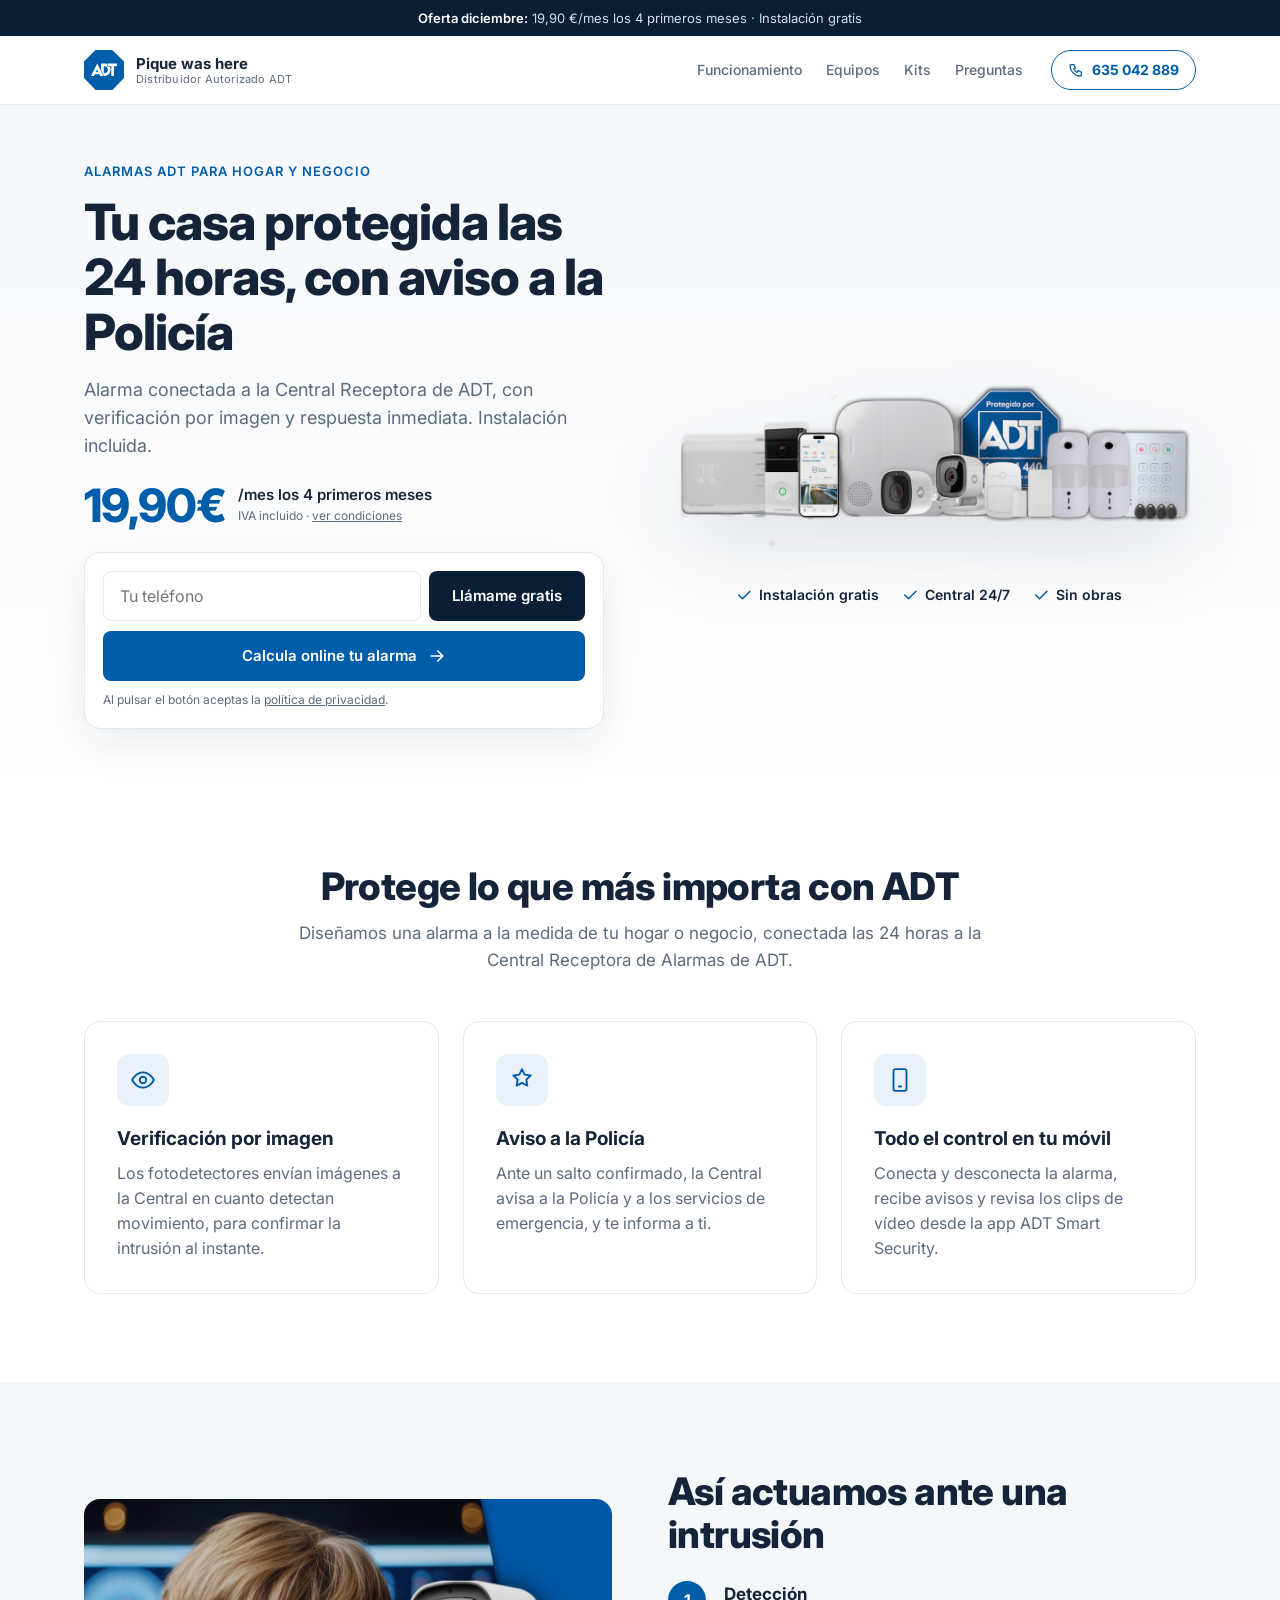
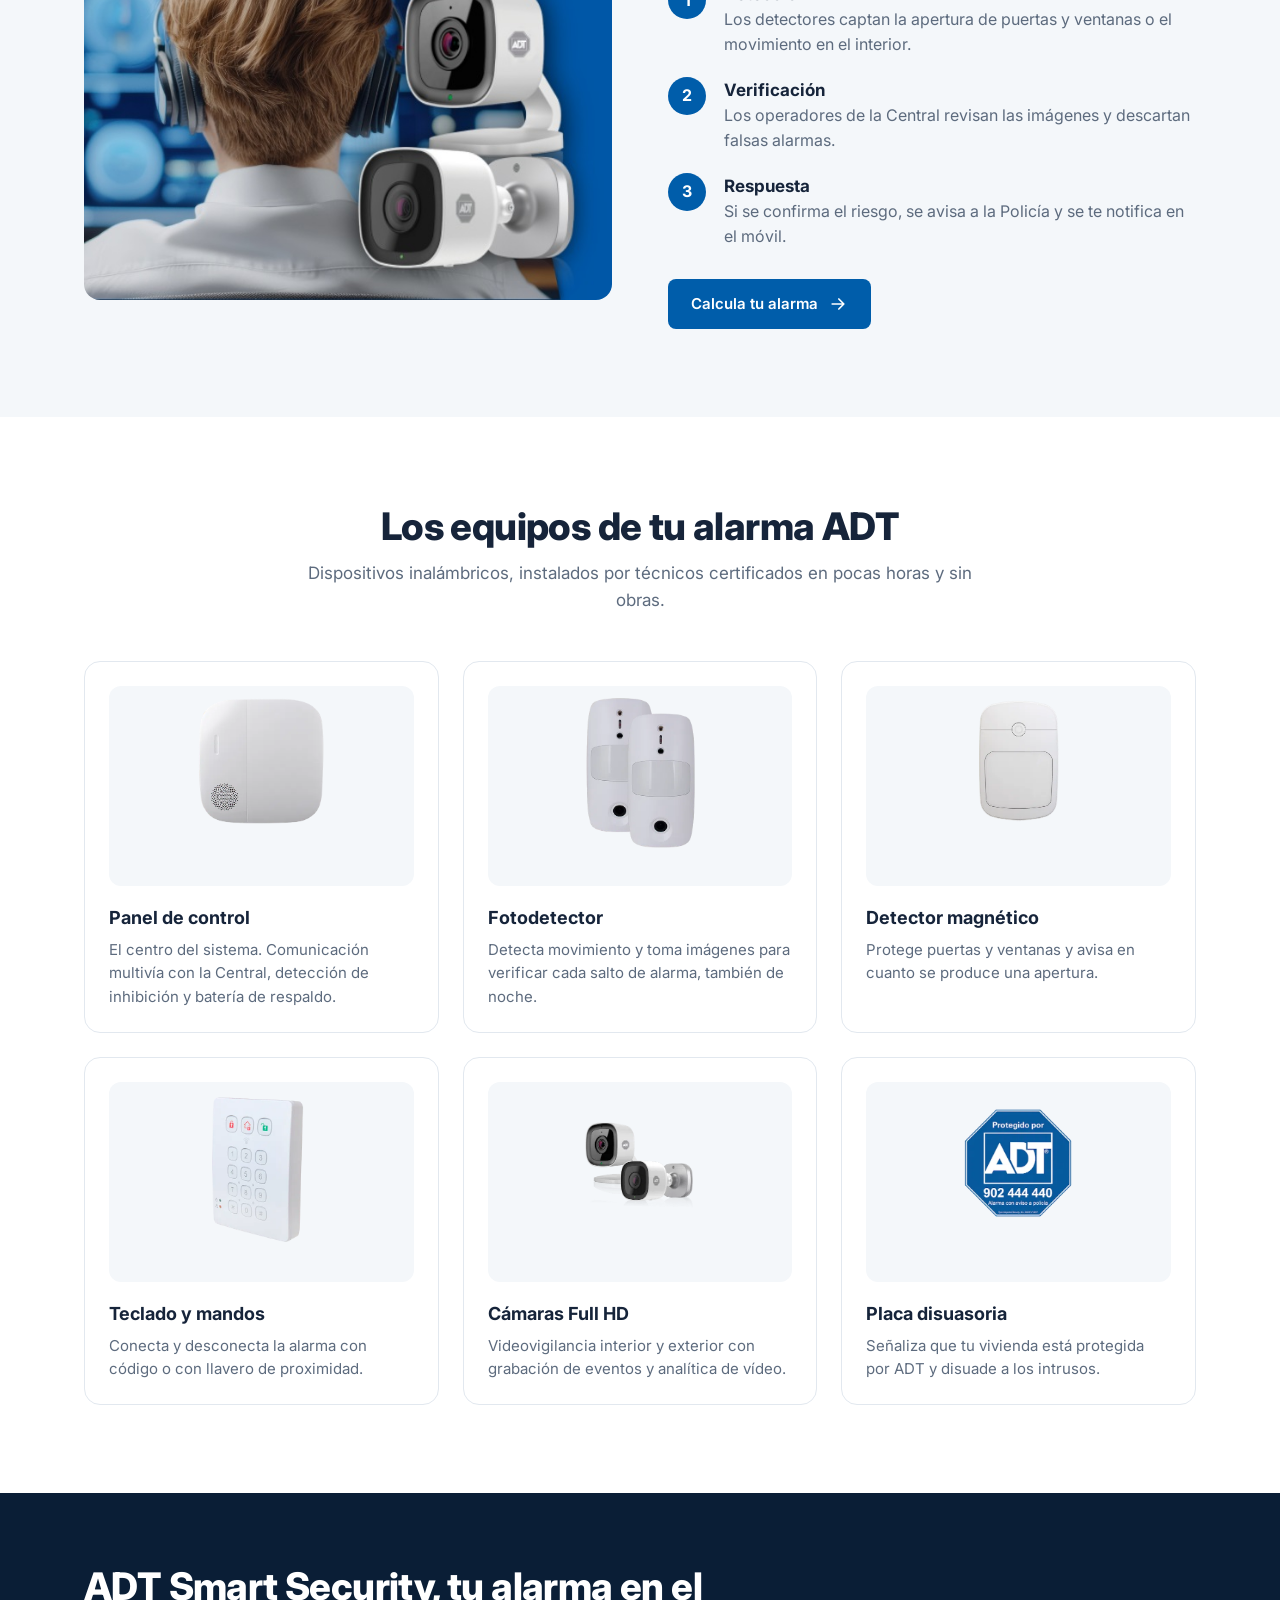
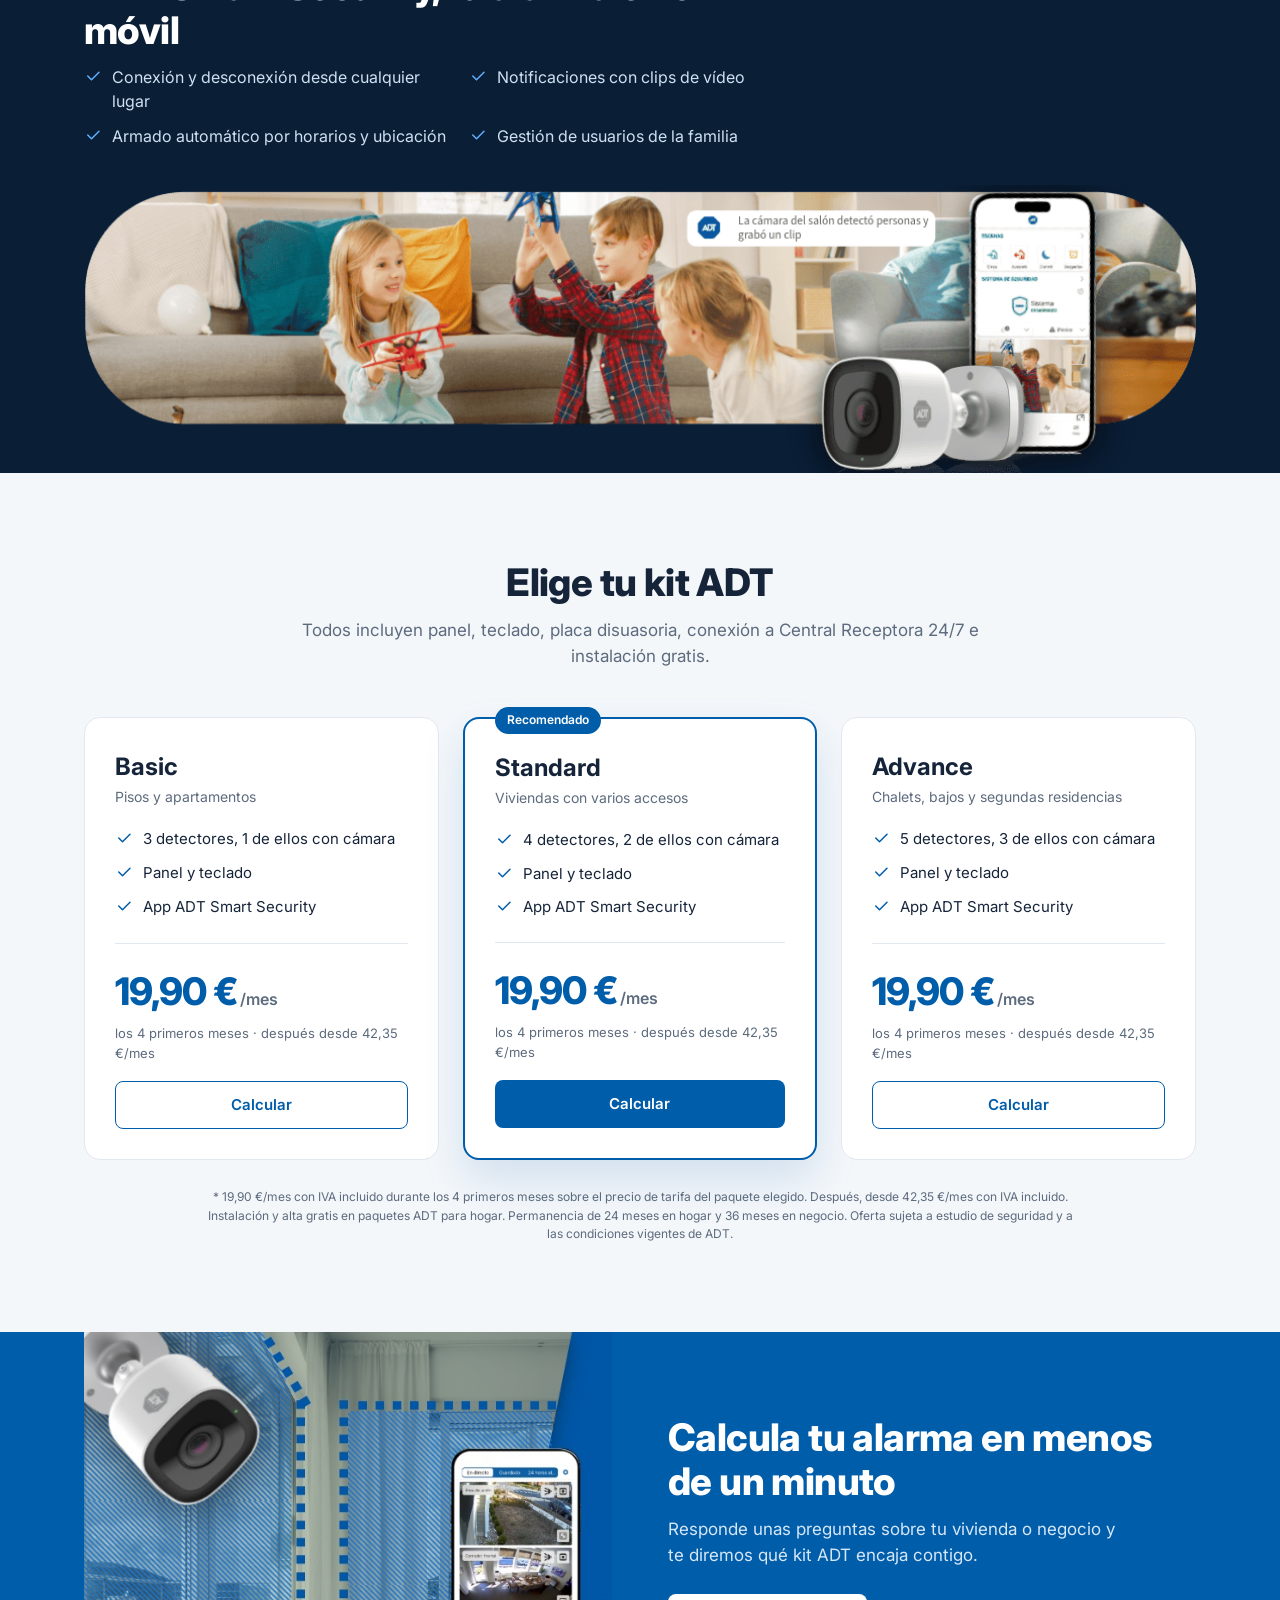
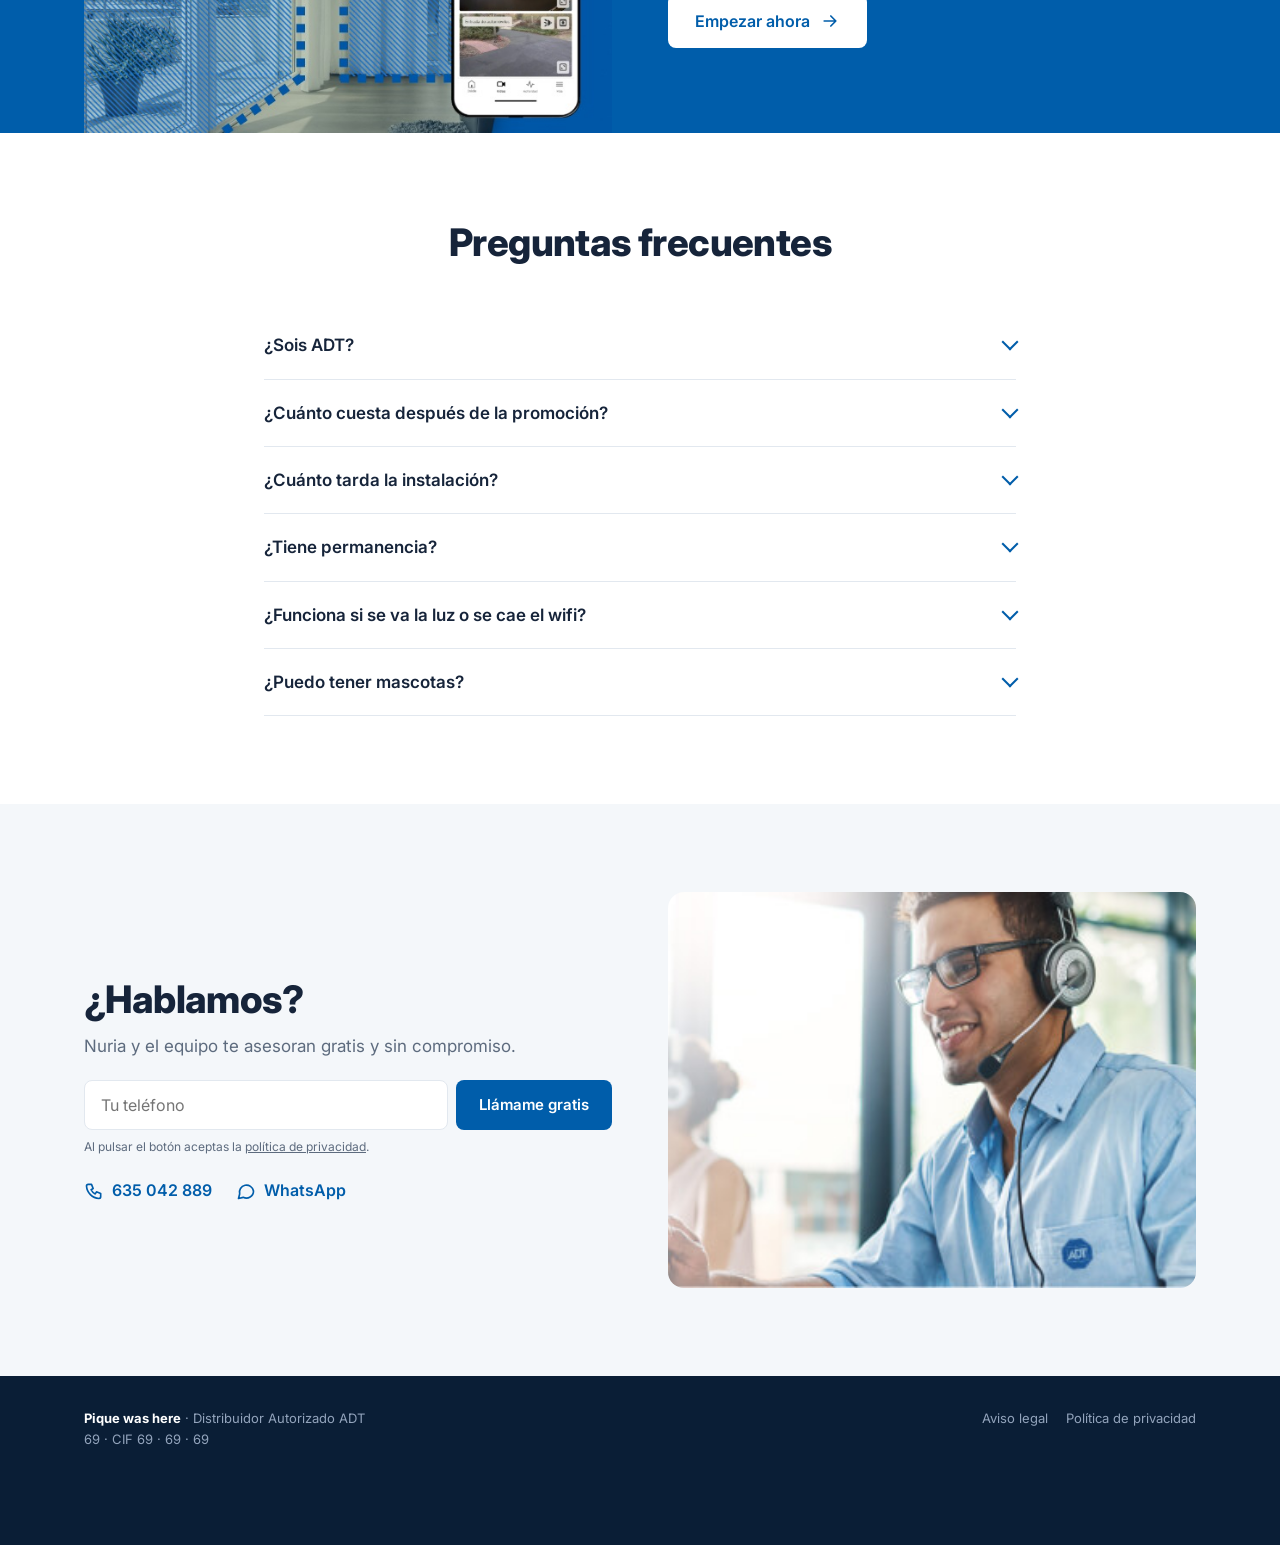
==== commit dbbcee33: "Arregla precios de los kits y simplifica la calculadora Co-Authored-By: Claude Opus 5.5 <noreply@ant" ====
--- a/index.html
+++ b/index.html
@@ -168,7 +168,10 @@
           <li><svg><use href="#i-check"/></svg>Panel y teclado</li>
           <li><svg><use href="#i-check"/></svg>App ADT Smart Security</li>
         </ul>
-        <div class="kit-price"><strong><span data-cfg="ofertaPrecio"></span>€</strong><span>/mes los <span data-cfg="ofertaMeses"></span> primeros meses</span></div>
+        <div class="kit-price">
+          <p class="kp-now"><strong><span data-cfg="ofertaPrecio"></span> €</strong>/mes</p>
+          <p class="kp-note">los <span data-cfg="ofertaMeses"></span> primeros meses · después desde <span data-cfg="precioDespues"></span> €/mes</p>
+        </div>
         <button class="btn btn-outline btn-block js-open-calc" type="button">Calcular</button>
       </article>
       <article class="kit featured">
@@ -180,7 +183,10 @@
           <li><svg><use href="#i-check"/></svg>Panel y teclado</li>
           <li><svg><use href="#i-check"/></svg>App ADT Smart Security</li>
         </ul>
-        <div class="kit-price"><strong><span data-cfg="ofertaPrecio"></span>€</strong><span>/mes los <span data-cfg="ofertaMeses"></span> primeros meses</span></div>
+        <div class="kit-price">
+          <p class="kp-now"><strong><span data-cfg="ofertaPrecio"></span> €</strong>/mes</p>
+          <p class="kp-note">los <span data-cfg="ofertaMeses"></span> primeros meses · después desde <span data-cfg="precioDespues"></span> €/mes</p>
+        </div>
         <button class="btn btn-primary btn-block js-open-calc" type="button">Calcular</button>
       </article>
       <article class="kit">
@@ -191,7 +197,10 @@
           <li><svg><use href="#i-check"/></svg>Panel y teclado</li>
           <li><svg><use href="#i-check"/></svg>App ADT Smart Security</li>
         </ul>
-        <div class="kit-price"><strong><span data-cfg="ofertaPrecio"></span>€</strong><span>/mes los <span data-cfg="ofertaMeses"></span> primeros meses</span></div>
+        <div class="kit-price">
+          <p class="kp-now"><strong><span data-cfg="ofertaPrecio"></span> €</strong>/mes</p>
+          <p class="kp-note">los <span data-cfg="ofertaMeses"></span> primeros meses · después desde <span data-cfg="precioDespues"></span> €/mes</p>
+        </div>
         <button class="btn btn-outline btn-block js-open-calc" type="button">Calcular</button>
       </article>
     </div>
@@ -273,7 +282,7 @@
       <div class="calc-steps">
         <span data-phase="0">Inmueble</span><span data-phase="1">Seguridad</span><span data-phase="2">Estudio</span>
       </div>
-      <span class="calc-time"><svg><use href="#i-clock"/></svg>60"</span>
+      <span class="calc-time"><svg><use href="#i-clock"/></svg>30"</span>
       <button class="calc-close" type="button" aria-label="Cerrar"><svg><use href="#i-x"/></svg></button>
     </div>
     <div class="calc-bar"><i></i></div>
--- a/styles.css
+++ b/styles.css
@@ -117,8 +117,9 @@
 .kit-sub{color:var(--muted);font-size:14px;margin-bottom:20px}
 .kit .ticks{flex:1;margin-bottom:24px}
 .kit-price{border-top:1px solid var(--line);padding-top:18px;margin-bottom:18px}
-.kit-price strong{font-size:38px;font-weight:800;color:var(--blue);letter-spacing:-1px}
-.kit-price span{display:block;font-size:13px;color:var(--muted)}
+.kp-now{font-size:16px;font-weight:600;color:var(--muted);white-space:nowrap}
+.kp-now strong{font-size:38px;font-weight:800;color:var(--blue);letter-spacing:-1px;margin-right:2px}
+.kp-note{font-size:13px;color:var(--muted);margin-top:2px}
 .fineprint{font-size:12px;color:var(--muted);margin:28px auto 0;max-width:880px;text-align:center}
 
 .calc-band{background:var(--blue);color:#fff;padding:0}
